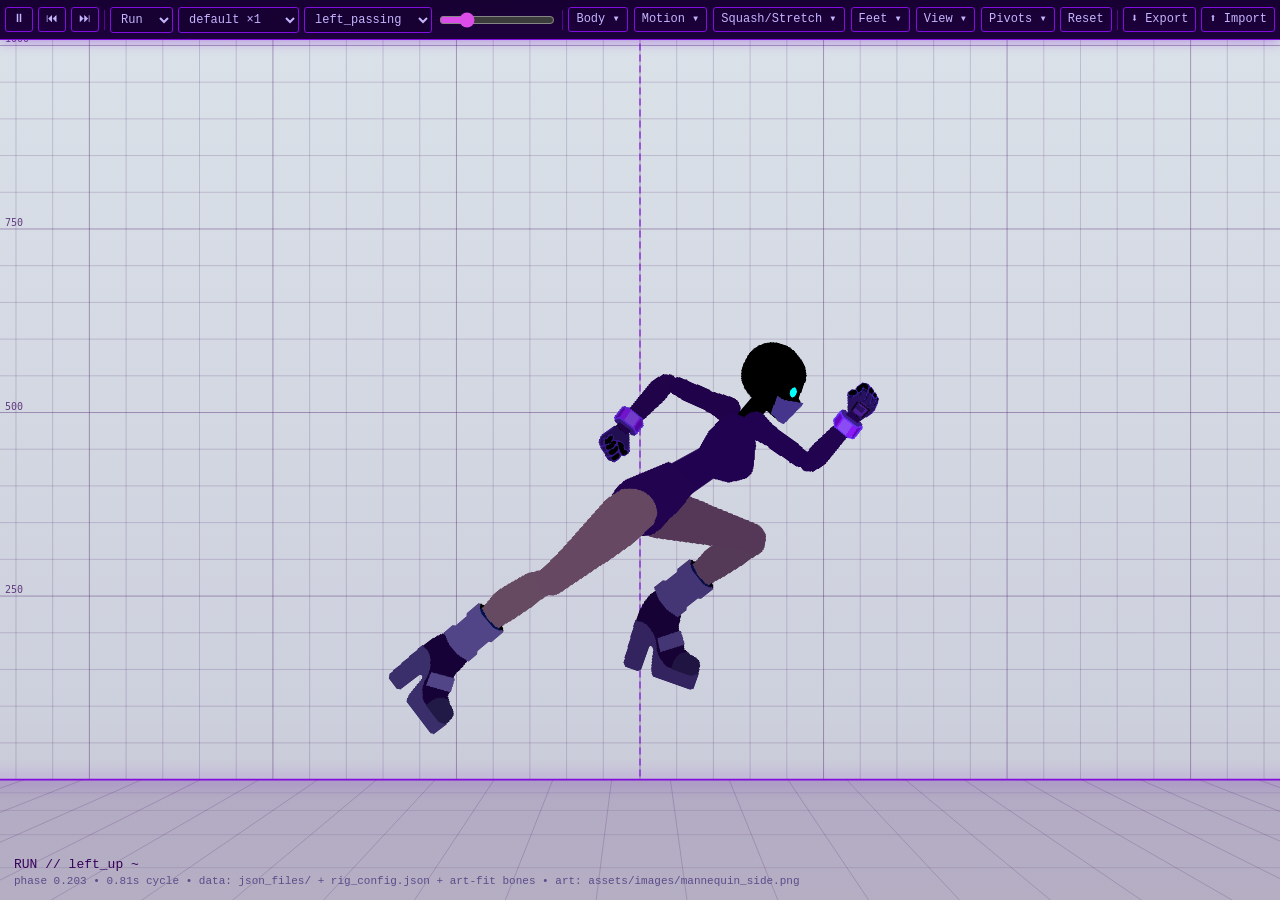
==== animatedRig.html @ cde873a8 "reorganized folders" ====
<!doctype html>
<html lang="en">
<head>
<meta charset="utf-8">
<meta name="viewport" content="width=device-width,initial-scale=1">
<link rel="stylesheet" href="assets/css/rigStyles.css">
<title>Rig Lab — Character Art</title>


</head>
<body>
<canvas id="cv"></canvas>

<div id="bar">
  <button class="btn" id="play" title="Space">⏸</button>
  <button class="btn" id="prev" title="← previous key pose">⏮</button>
  <button class="btn" id="next" title="→ next key pose">⏭</button>
  <span class="sep"></span>
  <select id="cycle"><option value="run">Run</option><option value="walk">Walk</option></select>
  <select id="speed" title="Speed scale"></select>
  <select id="pose" title="Jump to key pose"></select>
  <input type="range" id="scrub" min="0" max="1000" value="0" title="Scrub cycle">
  <span class="sep"></span>
  <span id="menus" style="display:flex;gap:6px"></span>
  <button class="btn" id="reset">Reset</button>
  <span class="sep"></span>
  <button class="btn" id="cfgExport" title="Download the current slider values, grids and pivots as rig_config.json">⬇ Export</button>
  <button class="btn" id="cfgImport" title="Load a rig_config.json (no server needed)">⬆ Import</button>
  <input type="file" id="cfgFile" accept=".json,application/json" hidden>
</div>
<div id="hud"></div>

<script>
/* ======================================================================
   RIG LAB — stick-figure rig + run/walk cycle
   Side view, character faces +x (right). Angles are degrees from the
   straight-down vertical; positive = forward. Screen y points down.
   ====================================================================== */
const R2D = Math.PI / 180, FPS = 24;
/* ======================= CHARACTER ART =======================
   images/mannequin_side.png is a sheet of ten 800x800 frames, each part drawn IN PLACE on the mannequin:
   head, chest, pelvis, upperArm, forearm, handR, handL, thigh, calf, shoe.
   The page loads that file on start (so redrawing the sheet updates the rig); it must be served over http.
   Pivots are positions inside the 800x800 frame, measured from the mannequin's gray joint circles; the rig maps each
   part's own pivot-to-pivot axis onto the matching skeleton bone (rotating and stretching it along the bone). */
const ART_NAMES=["head", "chest", "pelvis", "upperArm", "forearm", "handR", "handL", "thigh", "calf", "shoe"];
const ART_BOX={"head": [332, 41, 143, 147], "chest": [332, 162, 141, 146], "pelvis": [317, 281, 144, 164], "upperArm": [340, 163, 87, 169], "forearm": [345, 259, 97, 157], "handR": [364, 354, 91, 94], "handL": [365, 353, 90, 93], "thigh": [325, 328, 132, 242], "calf": [331, 502, 100, 220], "shoe": [327, 640, 154, 160]};   // [x,y,w,h] crop of each frame (bbox + margin)
const ART_PIV={
  hip:[393.5,365.5], knee:[384.5,533.6], ankle:[383.1,685.3],        // gray knee ball / ankle circle; hip = 320.2px above ankle
  shoulder:[383.0,211.5], elbow:[383.7,296.7], wrist:[401.9,386.3],  // elbow / wrist gray circles; shoulder = centre of the arm cap
  rib:[388.15,287.0],                                               // waist joint: on the hip->shoulder line, chest/pelvis gap
  neck:[382.2,199.5], headPivot:[382.2,143.5],
  neckFrom:[392,204], neckTo:[394,140],                      // chest top / base-back of the skull (56px apart, like the rig's neck)
  stomachFrom:[409,322], stomachTo:[396,268]                 // stomach fill: just inside the pelvis top / just inside the chest bottom
};
/* Pivot edits made in the Pivots menu are remembered in this browser (localStorage). They are discarded automatically if the
   defaults change. The defaults come from json_files/rig_config.json ("pivots"); the block above holds the built-in defaults. */
const PIV_DEFAULT=JSON.parse(JSON.stringify(ART_PIV)), PIV_KEY='rigArtPivots_v1';
function pivRestore(){try{const o=JSON.parse(localStorage.getItem(PIV_KEY)||'null');   // only the keys that were saved must still match, so newly added pivots don't discard old edits
    if(o&&o.base&&Object.keys(o.base).every(k=>k in PIV_DEFAULT&&JSON.stringify(o.base[k])===JSON.stringify(PIV_DEFAULT[k]))) for(const k in PIV_DEFAULT) if(o.cur&&o.cur[k]) ART_PIV[k]=o.cur[k].slice();}catch(e){}}
pivRestore();
const dist2=(a,b)=>Math.hypot(a[0]-b[0],a[1]-b[1]);
const artBonesCalc=()=>({ thigh:dist2(ART_PIV.hip,ART_PIV.knee), shin:dist2(ART_PIV.knee,ART_PIV.ankle),
                  upperArm:dist2(ART_PIV.shoulder,ART_PIV.elbow), forearm:dist2(ART_PIV.elbow,ART_PIV.wrist),
                  chestToPelvis:dist2(ART_PIV.hip,ART_PIV.rib), neckToChest:dist2(ART_PIV.rib,ART_PIV.shoulder)+12 });
const ART_BONES=artBonesCalc();
let ART_NECK=dist2(ART_PIV.neck,ART_PIV.headPivot);
const PARTS={}; let partsReady=false, artLabel='loading...';

/* ---------- data (fetched from json_files/*.json, so serve over http, e.g. VS Code Live Server) ---------- */
let bones, gait, dataSrc = 'json_files/';
const getJSON=async u=>{ const r=await fetch(u); if(!r.ok) throw new Error(u+' ('+r.status+')'); return r.json(); };
function showLoadError(e){   // loud on purpose: nothing is embedded any more, so a bad path or file:// must be obvious
  const d=document.createElement('div');
  d.style.cssText='position:fixed;left:14px;top:12px;max-width:560px;padding:10px 14px;background:#170032;border:1px solid #ff6200;color:#ff9a9e;font-size:13px;z-index:20;box-shadow:0 0 14px rgba(255,98,0,.5)';
  d.textContent='RIG//LAB load error: '+e.message+'. Serve this folder over http (VS Code Live Server); file:// cannot fetch json_files/.';
  document.body.appendChild(d);
}
async function loadData(){
  const [b,g] = await Promise.all([getJSON('json_files/bone_lengths.json'), getJSON('json_files/gait_angles.json')]);
  if(!(b.bones && b.torso && g.cycles)) throw new Error('bone_lengths.json needs bones + torso, gait_angles.json needs cycles');
  bones=b; gait=g;
  try{   // slider defaults: optional, independent of the two files above; missing file = the constants in this file
    const r=await fetch('json_files/rig_config.json'); if(!r.ok) throw 0;
    if(cfgApply(await r.json(),true)) dataSrc+=' + rig_config.json';
  }catch(e){ /* keep built-in defaults */ }
}

/* ---------- parameters ---------- */
const BASE = { chestDepth:40, neckLen:26, headR:30, bgLight:true, bgGrid:true, gridSize:50, gridAlpha:.5, bootOn:true, art:true, skel:false, farTint:.22, neckTrim:12, nearLegOver:true, pelvisTilt:.85, headFollow:.4, neckW:26, soleOff:96.2, footLen:95, heelFrac:.259, footLag:0, lag:1.5, range:.5,
  spPassing:1, spTakeoff:.7, spUp:.1, spContact:.35, spDown:.4,
  guides:false, joints:true, floor:true, scroll:1, zoom:1, lineW:6, tint:true,
  stomach:true, stomachWChest:44, stomachWPelvis:50, stomachColor:'#210250' };
/* Measured from the shoe frame of mannequin_side.png: sole 96.2px below the ankle pivot, heel back corner 24.6px behind it,
   toe-platform front corner 70.4px ahead (contact length 95, heel fraction .259). Bare mannequin foot: sole 39px below, 90px long, heel .22. */
const FOOT_PRESET={ boot:{soleOff:96.2,footLen:95,heelFrac:.259}, bare:{soleOff:39,footLen:90,heelFrac:.22} };
const CYCLE_DEFAULTS = {
  run: { spineAngle:45, chestAngle:47, cycleSec:2,  airtime:15, twist:14, hipTwist:10, headBob:2,   headJut:3, neckAngle:44, ssAmt:1 },
  walk:{ spineAngle:84, chestAngle:86, cycleSec:1.1, airtime:0,  twist:8,  hipTwist:6,  headBob:1.5, headJut:1, neckAngle:6,  ssAmt:1 }
};
// stride = floor px per cycle that keeps the stance foot roughly planted; phases line up twist / lift with the poses
const CYC = { run:{stride:1183,strideBoot:1628,twistPh:0,liftPh:0}, walk:{stride:611,strideBoot:640,twistPh:.25,liftPh:.125} };
const strideNow=()=>CYC[S.cycle][P.bootOn?'strideBoot':'stride'];
const P = {};
const S = { cycle:'run', speed:1, playing:true, T:0, edit:false };

/* ---------- key-pose tables ---------- */
let order=[], keys={}, speeds=[], stKeys={}, ftKeys={};
const ptype = nm => nm.split('_')[1];

/* Squash/stretch grid: percent of bone length, per pose TYPE x body part.
   Parts are relative to the pose's name: "front leg" = the named side's leg, "back leg" = the other one,
   "fwd arm" = the arm swinging forward at that pose (opposite side of the named leg), "back arm" = the other.
   + = stretch, - = squash. */
const GRID_PARTS=[['fl','Front leg'],['bl','Back leg'],['fa','Fwd arm'],['ba','Back arm'],['t','Torso']];
const GRID_DEFAULT={
  run: { passing:{}, takeoff:{fl:3,bl:5,fa:4}, up:{}, contact:{fl:-5,t:-4} },
  walk:{ contact:{}, down:{}, passing:{}, up:{} }
};
let GRIDS=null;
function resetGrids(){GRIDS=JSON.parse(JSON.stringify(GRID_DEFAULT));}
const gv=(t,k)=>((GRIDS[S.cycle][t]||{})[k])||0;

/* Foot grid: degrees the toes point DOWN from flat. 0 = flat on the ground, ~45 = heel up / toes planted (push-off),
   90 = toes straight down, negative = toes up (heel strike). "Front foot" = the foot of the leg the pose is named for,
   "back foot" = the other one. The foot is a rigid wedge pivoting on the ankle. */
const FOOT_PARTS=[['f','Front foot'],['b','Back foot']];
const FOOT_DEFAULT={
  bare:{
    run: { passing:{f:80,b:0}, takeoff:{f:55,b:45}, up:{f:30,b:75}, contact:{f:-15,b:85} },
    walk:{ contact:{f:-15,b:50}, down:{f:0,b:60}, passing:{f:25,b:0}, up:{f:-5,b:40} }
  },
  /* Platform boots: rigid block with a flat sole, so no heel-strike. The front platform lands first (toes slightly down)
     and the swing foot hangs less because the ankle is already plantarflexed inside the boot. */
  boot:{
    run: { passing:{f:60,b:0}, takeoff:{f:40,b:35}, up:{f:25,b:55}, contact:{f:8,b:60} },
    walk:{ contact:{f:0,b:35}, down:{f:0,b:40}, passing:{f:20,b:0}, up:{f:0,b:30} }
  }
};
let FGRIDS=null;
const footMode=()=>P.bootOn?'boot':'bare';
function resetFootGrids(){FGRIDS=JSON.parse(JSON.stringify(FOOT_DEFAULT));}
const fv=(t,k)=>((FGRIDS[footMode()][S.cycle][t]||{})[k])||0;

/* ======================= RIG CONFIG (json_files/rig_config.json) =======================
   Every default the menus start from lives in that file, so a new character is a new JSON, not new rig code:
   shared sliders (by menu group), per-cycle sliders + stride, squash/stretch grid, foot-angle grid, foot presets, art pivots.
   The constants above (BASE, CYCLE_DEFAULTS, CYC, GRID_DEFAULT, FOOT_DEFAULT, FOOT_PRESET, ART_PIV) are the built-in defaults
   used when the file is missing. "Export config" writes the live slider values in this format;
   "Import config" loads one without needing a server. Missing or invalid keys are skipped, so partial configs are fine. */
const CFG_GROUPS={
  body:['chestDepth','neckLen','headR','neckW','neckTrim','pelvisTilt','headFollow','stomach','stomachWChest','stomachWPelvis','stomachColor'],
  motion:['range','lag','footLag'],
  poseSpeed:['spPassing','spTakeoff','spUp','spContact','spDown'],
  feet:['bootOn','soleOff','footLen','heelFrac'],
  art:['art','skel','farTint','nearLegOver'],
  view:['bgLight','bgGrid','gridSize','gridAlpha','guides','joints','floor','scroll','zoom','lineW','tint']
};
const CFG_CYCLE_KEYS=['spineAngle','chestAngle','neckAngle','cycleSec','airtime','twist','hipTwist','headBob','headJut','ssAmt'];
let CFG_META={name:'mannequin',description:'Rig Lab slider defaults for one character.'};
const CYC_LIVE={};   // per-cycle slider values edited this session, so switching Run/Walk no longer discards them
const cfgClone=o=>JSON.parse(JSON.stringify(o));
const cfgOk=(v,ref)=>typeof v===typeof ref&&(typeof v!=='number'||Number.isFinite(v));
const cfgRound=v=>typeof v==='number'?Math.round(v*10000)/10000:v;
function cfgStash(){ if(P.cycleSec===undefined||!S.cycle) return; const o={}; CFG_CYCLE_KEYS.forEach(k=>o[k]=P[k]); CYC_LIVE[S.cycle]=o; }

function cfgApply(c,startup){
  if(!c||typeof c!=='object'||Array.isArray(c)) return false;
  const warn=[], put=(dst,k,v,where)=>{ if(k in dst&&cfgOk(v,dst[k])) dst[k]=v; else warn.push(where+'.'+k); };
  if(c.meta&&typeof c.meta==='object') CFG_META=cfgClone(c.meta);
  for(const g in (c.shared||{})) for(const k in c.shared[g]) put(BASE,k,c.shared[g][k],'shared.'+g);
  for(const cy in (c.cycles||{})){
    const o=c.cycles[cy]; if(!CYCLE_DEFAULTS[cy]||!o) continue;
    for(const k in (o.params||{})) put(CYCLE_DEFAULTS[cy],k,o.params[k],'cycles.'+cy+'.params');
    const st={stride:'stride',strideBoot:'strideBoot',twistPhase:'twistPh',liftPhase:'liftPh'};
    for(const k in st) if(k in o) put(CYC[cy],st[k],o[k],'cycles.'+cy);
  }
  for(const m in (c.footPresets||{})) if(FOOT_PRESET[m]) for(const k in c.footPresets[m]) put(FOOT_PRESET[m],k,c.footPresets[m][k],'footPresets.'+m);
  const grid=(src,dst,where)=>{ for(const cy in (src||{})) if(dst[cy]&&src[cy]&&typeof src[cy]==='object') dst[cy]=cfgClone(src[cy]); else if(src&&src[cy]) warn.push(where+'.'+cy); };
  grid(c.squashStretch,GRID_DEFAULT,'squashStretch');
  for(const m in (c.footAngles||{})) if(FOOT_DEFAULT[m]) grid(c.footAngles[m],FOOT_DEFAULT[m],'footAngles.'+m);
  if(c.pivots&&typeof c.pivots==='object'){
    for(const k in PIV_DEFAULT){ const p=c.pivots[k]; if(Array.isArray(p)&&p.length===2&&p.every(Number.isFinite)) ART_PIV[k]=p.slice(); else if(k in c.pivots) warn.push('pivots.'+k); }
    for(const k in PIV_DEFAULT) PIV_DEFAULT[k]=ART_PIV[k].slice();
    if(startup) pivRestore(); else { try{localStorage.removeItem(PIV_KEY);}catch(e){} }
    Object.assign(ART_BONES,artBonesCalc()); ART_NECK=dist2(ART_PIV.neck,ART_PIV.headPivot);
  }
  if(warn.length) console.warn('rig_config: skipped invalid or unknown keys:',warn.join(', '));
  return true;
}
function cfgRefreshUI(){   // after an import: restart the menus from the (new) defaults
  for(const k in CYC_LIVE) delete CYC_LIVE[k];
  Object.assign(P,BASE,CYCLE_DEFAULTS[S.cycle]);rebuildTints();resetGrids();resetFootGrids();
  recomputeArt();renderGrids();syncAll();pivSyncUI();
}
function cfgBuild(){
  cfgStash();
  const out={meta:Object.assign({},CFG_META,{exported:new Date().toISOString()}),shared:{},cycles:{}};
  for(const g in CFG_GROUPS){out.shared[g]={};CFG_GROUPS[g].forEach(k=>out.shared[g][k]=cfgRound(P[k]));}
  for(const cy in CYCLE_DEFAULTS){
    const src=CYC_LIVE[cy]||CYCLE_DEFAULTS[cy], params={};
    CFG_CYCLE_KEYS.forEach(k=>params[k]=cfgRound(src[k]));
    out.cycles[cy]={params,stride:CYC[cy].stride,strideBoot:CYC[cy].strideBoot,twistPhase:CYC[cy].twistPh,liftPhase:CYC[cy].liftPh};
  }
  out.footPresets=cfgClone(FOOT_PRESET);
  const full=(g,parts)=>{const o={};for(const t in g){o[t]={};parts.forEach(([k])=>o[t][k]=cfgRound(parseFloat(g[t][k])||0));}return o;};   // every cell written, so the file is a complete template
  out.squashStretch={};for(const cy in GRIDS) out.squashStretch[cy]=full(GRIDS[cy],GRID_PARTS);
  out.footAngles={};for(const m in FGRIDS){out.footAngles[m]={};for(const cy in FGRIDS[m]) out.footAngles[m][cy]=full(FGRIDS[m][cy],FOOT_PARTS);}
  out.pivots={};PIV_INFO.forEach(([k])=>out.pivots[k]=[pivF(ART_PIV[k][0]),pivF(ART_PIV[k][1])]);
  return out;
}
function cfgStringify(v,ind=''){   // pretty JSON, but short leaf objects stay on one line so the file reads like a table
  if(v===null||typeof v!=='object') return JSON.stringify(v);
  if(Array.isArray(v)) return '['+v.map(x=>cfgStringify(x)).join(', ')+']';
  const ks=Object.keys(v); if(!ks.length) return '{}';
  const flat=ks.every(k=>v[k]===null||typeof v[k]!=='object'||(Array.isArray(v[k])&&v[k].every(x=>typeof x!=='object')));
  if(flat){const one='{ '+ks.map(k=>JSON.stringify(k)+': '+cfgStringify(v[k])).join(', ')+' }'; if(one.length+ind.length<=110) return one;}
  return '{\n'+ks.map(k=>ind+'  '+JSON.stringify(k)+': '+cfgStringify(v[k],ind+'  ')).join(',\n')+'\n'+ind+'}';
}
function cfgDownload(btn){
  const a=document.createElement('a');
  a.href=URL.createObjectURL(new Blob([cfgStringify(cfgBuild())+'\n'],{type:'application/json'}));
  a.download='rig_config.json';document.body.appendChild(a);a.click();a.remove();
  setTimeout(()=>URL.revokeObjectURL(a.href),2000);
  if(btn){btn.textContent='Exported ✓';setTimeout(()=>btn.textContent='⬇ Export config',1400);}
}
function cfgImport(file,btn){
  file.text().then(t=>{
    if(!cfgApply(JSON.parse(t),false)) throw 0;
    dataSrc=dataSrc.replace(/ \+ (rig_config\.json|imported config)/g,'')+' + imported config'; cfgRefreshUI();
    if(btn){btn.textContent='Imported ✓';setTimeout(()=>btn.textContent='⬆ Import',1400);}
  }).catch(()=>{if(btn){btn.textContent='Not a rig config';setTimeout(()=>btn.textContent='⬆ Import',1800);}});
}

function stretchFor(nm){
  const side=nm.startsWith('left')?'L':'R', opp=side==='L'?'R':'L', t=ptype(nm), g=k=>gv(t,k)/100;
  const z={lL:0,lR:0,aL:0,aR:0,t:g('t')};
  z['l'+side]=g('fl'); z['l'+opp]=g('bl');
  z['a'+opp]=g('fa');  z['a'+side]=g('ba');
  return z;
}
function rebuild(){
  const c=gait.cycles[S.cycle]; order=c.poseOrder;
  const pick=r=>r[0]+(r[1]-r[0])*P.range;
  keys={lT:[],lS:[],rT:[],rS:[],lU:[],lF:[],rU:[],rF:[]};
  stKeys={lL:[],lR:[],aL:[],aR:[],t:[]};
  ftKeys={l:[],r:[]};
  const spd={passing:P.spPassing,takeoff:P.spTakeoff,up:P.spUp,contact:P.spContact,down:P.spDown};
  speeds=[];
  order.forEach(nm=>{
    const p=c.poses[nm];
    keys.lT.push(pick(p.legs.left.thigh));  keys.lS.push(pick(p.legs.left.shin));
    keys.rT.push(pick(p.legs.right.thigh)); keys.rS.push(pick(p.legs.right.shin));
    keys.lU.push(pick(p.arms.left.upperArm));  keys.lF.push(pick(p.arms.left.forearm));
    keys.rU.push(pick(p.arms.right.upperArm)); keys.rF.push(pick(p.arms.right.forearm));
    const z=stretchFor(nm); for(const k in z) stKeys[k].push(z[k]);
    const sd=nm.startsWith('left')?'l':'r', ty=ptype(nm);
    ftKeys.l.push(fv(ty,sd==='l'?'f':'b')); ftKeys.r.push(fv(ty,sd==='r'?'f':'b'));
    speeds.push(spd[ptype(nm)] ?? .5);
  });
}

/* ---------- sampling ---------- */
function hermite(v0,v1,m0,m1,f){const f2=f*f,f3=f2*f;
  return (2*f3-3*f2+1)*v0+(f3-2*f2+f)*m0+(-2*f3+3*f2)*v1+(f3-f2)*m1;}
// Catmull-Rom tangents scaled per key by "pose speed": 1 = whips through, 0 = hangs on the pose
function sampleH(vals,u){
  const n=vals.length, p=(((u%1)+1)%1)*n, i=Math.floor(p), f=p-i;
  const a=i%n,b=(i+1)%n,c=(i+n-1)%n,d=(i+2)%n;
  return hermite(vals[a],vals[b],speeds[a]*(vals[b]-vals[c])/2,speeds[b]*(vals[d]-vals[a])/2,f);
}
function sampleS(vals,u){
  const n=vals.length, p=(((u%1)+1)%1)*n, i=Math.floor(p), f=p-i, s=f*f*(3-2*f);
  return vals[i%n]+(vals[(i+1)%n]-vals[i%n])*s;
}

/* ---------- feet ---------- */
const dirF = deg => [Math.sin(deg*R2D), Math.cos(deg*R2D)];
// foot angle (from vertical-down, +forward; 90 = flat) = 90 - "toes down" degrees, following the shin with extra lag
function footAngleAt(k,u){const lagU=P.footLag/(FPS*P.cycleSec/S.speed);return 90-sampleS(ftKeys[k],u-lagU);}
// the foot is a rigid block: ankle (pivot) -> heel / toe contact corners, with the sole P.soleOff px below the ankle line
function footGeom(ankle,fa){
  const d=dirF(fa), n=[-d[1],d[0]], L=P.footLen, hf=P.heelFrac, base=[ankle[0]+n[0]*P.soleOff,ankle[1]+n[1]*P.soleOff];
  return {heel:[base[0]-d[0]*L*hf,base[1]-d[1]*L*hf], toe:[base[0]+d[0]*L*(1-hf),base[1]+d[1]*L*(1-hf)]};
}
function footDrop(fa){   // how far below the ankle the lowest sole point sits
  const d=dirF(fa), L=P.footLen, hf=P.heelFrac;
  return Math.max(2,P.soleOff*d[0]+Math.max(0,d[1]*L*(1-hf),-d[1]*L*hf));
}

/* ---------- foot height helpers (for the pelvis curve) ---------- */
function legsLow(u){   // how far below the pelvis the lowest foot point is, at phase u
  const L=bones.bones, lagU=P.lag/(FPS*P.cycleSec/S.speed);
  let low=-1e9;
  for(const k of ['l','r']){
    const sc=1+P.ssAmt*sampleS(stKeys[k==='l'?'lL':'lR'],u);
    const tA=sampleH(keys[k+'T'],u), sA=sampleH(keys[k+'S'],u-lagU);
    const ay=L.thigh.length*sc*Math.cos(tA*R2D)+L.shin.length*sc*Math.cos(sA*R2D);
    const fa=footAngleAt(k,u);
    low=Math.max(low,ay+footDrop(fa));
  }
  return low;
}
function stanceH(){    // base pelvis height = average foot-drop across the grounded key poses
  const n=order.length; let sum=0,cnt=0;
  order.forEach((nm,i)=>{const t=ptype(nm);if(t==='passing'||t==='contact'||t==='down'){sum+=legsLow(i/n);cnt++;}});
  return cnt?sum/cnt:300;
}

/* ---------- the rig solve ---------- */
const dirV = deg => [Math.sin(deg*R2D), Math.cos(deg*R2D)];   // from vertical-down, +forward
const add=(a,b,k=1)=>[a[0]+b[0]*k,a[1]+b[1]*k];

function solve(u){
  const L=bones.bones, Tm=bones.torso, cy=CYC[S.cycle];
  const lagU = P.lag/(FPS*P.cycleSec/S.speed);
  const tw = Math.sin(2*Math.PI*(u+cy.twistPh));                 // +1: right shoulder fwd / left hip fwd
  const lc = .5-.5*Math.cos(4*Math.PI*(u-cy.liftPh));            // 0..1, peaks at the "up" poses
  const a=P.ssAmt;
  const sc={lL:1+a*sampleS(stKeys.lL,u), lR:1+a*sampleS(stKeys.lR,u),
            aL:1+a*sampleS(stKeys.aL,u), aR:1+a*sampleS(stKeys.aR,u), t:1+a*sampleS(stKeys.t,u)};
  const guides=[];
  const limb=(root,aA,lA,aB,lB)=>{
    const mid=add(root,dirV(aA),lA), end=add(mid,dirV(aB),lB);
    guides.push({c:root,r:lA},{c:mid,r:lB});
    return [mid,end];
  };
  /* legs — hips sit at the pelvis, nudged by hip twist */
  const pelvis=[0,0];
  const hipL=[ P.hipTwist*tw,0], hipR=[-P.hipTwist*tw,0];
  const legs={};
  const isRun=S.cycle==='run';
  const hRun=isRun?stanceH()+P.airtime*Math.pow(lc,2.5):0;   // designed pelvis bounce: peaks at "up"
  for(const [s,hip,sk] of [['L',hipL,'l'],['R',hipR,'r']]){
    const k=sk, tA=sampleH(keys[k+'T'],u), sA=sampleH(keys[k+'S'],u-lagU);
    const fa=footAngleAt(k,u);
    let legSc=sc['l'+s];
    if(isRun){
      /* foot plant: a leg that is near the ground stretches/compresses (max ±12%) so its foot meets the floor
         at the bounce height; legs in the air are left alone */
      const ay=L.thigh.length*Math.cos(tA*R2D)+L.shin.length*Math.cos(sA*R2D);
      const ft=footDrop(fa);
      const f=Math.max(.88,Math.min(1.12,(hRun-ft)/(ay*legSc)));
      const t=Math.max(0,Math.min(1,(ay*legSc+ft-(hRun-70))/50));
      legSc*=1+(f-1)*t*t*(3-2*t);
    }
    const [knee,ankle]=limb(hip,tA,L.thigh.length*legSc,sA,L.shin.length*legSc);
    {const fg=footGeom(ankle,fa);legs[s]={hip,knee,ankle,heel:fg.heel,toe:fg.toe,drop:footDrop(fa),fa};}
  }
  /* torso */
  const sp=[Math.cos(P.spineAngle*R2D),-Math.sin(P.spineAngle*R2D)];
  const ch=[Math.cos(P.chestAngle*R2D),-Math.sin(P.chestAngle*R2D)];
  const nrm=[Math.sin(P.chestAngle*R2D),Math.cos(P.chestAngle*R2D)];   // chest-front normal
  const rib=add(pelvis,sp,Tm.chestToPelvis*sc.t);
  const shTop=add(rib,ch,Tm.neckToChest*sc.t);
  const rect=[add(rib,nrm,-P.chestDepth/2),add(rib,nrm,P.chestDepth/2),
              add(shTop,nrm,P.chestDepth/2),add(shTop,nrm,-P.chestDepth/2)];
  const shC=add(shTop,ch,-12);
  const shNear=add(shC,nrm,tw*P.twist), shFar=add(shC,nrm,-tw*P.twist);
  /* arms: right = near, left = far */
  const arms={};
  for(const [s,root,sk] of [['L',shFar,'l'],['R',shNear,'r']]){
    const [elbow,wrist]=limb(root,sampleH(keys[sk+'U'],u),L.upperArm.length*sc['a'+s],
                                  sampleH(keys[sk+'F'],u-lagU),L.forearm.length*sc['a'+s]);
    arms[s]={root,elbow,wrist};
  }
  /* neck + head */
  const nd=[Math.sin(P.neckAngle*R2D),-Math.cos(P.neckAngle*R2D)];
  const off=[P.headJut*lc,-P.headBob*lc];
  const head=add(add(add(shTop,nd,P.neckLen+P.headR),off),[0,0]);
  const neckEnd=add(head,nd,-P.headR);
  /* pelvis height. Run: the designed bounce above (no sinking at "up"). Walk: lowest foot locked to y=0. */
  const low=Math.max(legs.L.ankle[1]+legs.L.drop,legs.R.ankle[1]+legs.R.drop);
  const h=isRun?hRun:low;
  const oy=-h;
  return {pelvis,legs,rib,shTop,rect,shNear,shFar,arms,head,neckEnd,guides,oy,lc,ss:sc};
}

/* ---------- drawing ---------- */
const cv=document.getElementById('cv'), ctx=cv.getContext('2d');
let W=0,H=0,DPR=1;
function resize(){DPR=window.devicePixelRatio||1;W=innerWidth;H=innerHeight;
  cv.width=W*DPR;cv.height=H*DPR;cv.style.width=W+'px';cv.style.height=H+'px';}
addEventListener('resize',resize);

const COL={near:'#00ffff',far:'#dc4ce8',torso:'#A55AFF',head:'#ff69b4',joint:'#FFC7FF',pelvis:'#67FEBD',bg:'#170032'};
const COL_DARK=Object.assign({},COL), COL_LIGHT={near:'#0092b3',far:'#b21fc2',torso:'#7a2fe0',head:'#d6307f',joint:'#37025a',pelvis:'#17a673',bg:'#DBE2E9'};   // neon colours darkened to read on the light stage
function mix(a,b,t){   // blend two #rrggbb colors
  const pa=parseInt(a.slice(1),16),pb=parseInt(b.slice(1),16);
  const c=i=>Math.round(((pa>>i)&255)*(1-t)+((pb>>i)&255)*t);
  return '#'+[16,8,0].map(i=>c(i).toString(16).padStart(2,'0')).join('');
}
function seg(a,b,col,w,glow=10){
  ctx.strokeStyle=col;ctx.lineWidth=w;ctx.lineCap='round';ctx.shadowColor=col;ctx.shadowBlur=glow;
  ctx.beginPath();ctx.moveTo(a[0],a[1]);ctx.lineTo(b[0],b[1]);ctx.stroke();ctx.shadowBlur=0;
}
function dot(p,r,col,fill=COL.bg){
  ctx.beginPath();ctx.arc(p[0],p[1],r,0,Math.PI*2);ctx.fillStyle=fill;ctx.fill();
  ctx.lineWidth=2;ctx.strokeStyle=col;ctx.stroke();
}
function drawLeg(l,col,far){
  seg(l.hip,l.knee,col,P.lineW);seg(l.knee,l.ankle,col,P.lineW);
  if(P.footLen>0){   // foot wedge: ankle (pivot) -> heel -> toe
    ctx.beginPath();ctx.moveTo(l.ankle[0],l.ankle[1]);ctx.lineTo(l.heel[0],l.heel[1]);ctx.lineTo(l.toe[0],l.toe[1]);ctx.closePath();
    ctx.globalAlpha=.2;ctx.fillStyle=col;ctx.fill();ctx.globalAlpha=1;
    ctx.lineWidth=P.lineW*.55;ctx.lineJoin='round';ctx.strokeStyle=col;ctx.shadowColor=col;ctx.shadowBlur=8;ctx.stroke();ctx.shadowBlur=0;
  }
  if(P.joints){dot(l.knee,7,COL.joint);dot(l.ankle,6,COL.joint);
    if(P.footLen>0){dot(l.heel,3,COL.joint);dot(l.toe,3,COL.joint);}}
}

/* ---------- character art ---------- */
function buildParts(img,label){
  ART_NAMES.forEach((n,i)=>{
    const [bx,by,bw,bh]=ART_BOX[n]; PARTS[n]={i,bx,by,bw,bh};
  });
  PARTS._img=img; artLabel=label; partsReady=true; rebuildTints();
}
function rebuildTints(){   // far-side copies: darkened toward the background violet; alpha is preserved by source-atop
  if(!PARTS._img) return;
  ['upperArm','forearm','thigh','calf','shoe'].forEach(n=>{
    const p=PARTS[n], c=document.createElement('canvas'); c.width=p.bw; c.height=p.bh;
    const x=c.getContext('2d'); x.drawImage(PARTS._img,p.i*800+p.bx,p.by,p.bw,p.bh,0,0,p.bw,p.bh);
    x.globalCompositeOperation='source-atop'; x.fillStyle='rgba(23,0,50,'+P.farTint+')'; x.fillRect(0,0,p.bw,p.bh);
    p.tint=c;
  });
}
function loadArt(){
  return new Promise(res=>{
    const fail=m=>{ artLabel='not found'; showLoadError(new Error(m)); res(); };
    const im=new Image();
    im.onload=()=>{ if(im.naturalWidth===8000&&im.naturalHeight===800){buildParts(im,'assets/images/mannequin_side.png');res();} else fail('assets/images/mannequin_side.png must be 8000x800 (ten 800x800 frames), got '+im.naturalWidth+'x'+im.naturalHeight); };
    im.onerror=()=>fail('could not load assets/images/mannequin_side.png');
    im.src='assets/images/mannequin_side.png';
  });
}
function setArtLengths(){   // skeleton lengths follow the drawn character, so no part is stretched to a stale number
  const b=bones.bones, t=bones.torso;
  b.thigh.length=ART_BONES.thigh; b.shin=b.shin||{}; b.shin.length=ART_BONES.shin; b.upperArm.length=ART_BONES.upperArm; b.forearm.length=ART_BONES.forearm;
  t.chestToPelvis=ART_BONES.chestToPelvis; t.neckToChest=ART_BONES.neckToChest;
}
function applyArtBones(){ bones=JSON.parse(JSON.stringify(bones)); setArtLengths(); dataSrc+=' + art-fit bones'; }
function recomputeArt(){   // after any pivot change: new bone lengths + neck distance, live
  Object.assign(ART_BONES,artBonesCalc()); ART_NECK=dist2(ART_PIV.neck,ART_PIV.headPivot);
  if(bones&&bones.bones&&bones.bones.thigh){setArtLengths();rebuild();}
}

/* ---------- pivot editor ---------- */
const PIV_INFO=[
 ['hip','Hip','thigh top · pelvis pivot'],['knee','Knee','thigh bottom · calf top'],['ankle','Ankle','calf bottom · shoe pivot'],
 ['shoulder','Shoulder','upper arm top · chest top'],['elbow','Elbow','upper arm bottom · forearm top'],['wrist','Wrist','forearm bottom · both hands'],
 ['rib','Waist','chest bottom / stomach joint'],['neck','Neck base','chest top, where the head attaches'],['headPivot','Head pivot','head rotates here; neck length = neck base to here'],
 ['neckFrom','Neck line start','black neck line, on the chest'],['neckTo','Neck line end','black neck line, on the head'],
 ['stomachFrom','Stomach start','stomach fill: on the pelvis, just inside its top edge'],['stomachTo','Stomach end','stomach fill: on the chest, just inside its bottom edge']];
const PIV_COL={hip:'#cc0000',knee:'#cc0000',ankle:'#cc0000',shoulder:'#c71585',elbow:'#c71585',wrist:'#c71585',rib:'#830cde',neck:'#ff6200',headPivot:'#ff6200',neckFrom:'#2f9e2a',neckTo:'#2f9e2a',stomachFrom:'#fecd39',stomachTo:'#fecd39'};
const PIV_LINES=[['hip','knee'],['knee','ankle'],['shoulder','elbow'],['elbow','wrist'],['hip','rib'],['rib','shoulder'],['neck','headPivot'],['neckFrom','neckTo'],['stomachFrom','stomachTo']];
const E={z:1,cx:400,cy:420,sel:null,hover:null,drag:null,pan:null,ghost:true,grid:true,ghostImg:null,map:{s:1,tx:0,ty:0},inputs:{},rows:{},txt:null,editBtn:null};
function pivSave(){try{localStorage.setItem(PIV_KEY,JSON.stringify({base:PIV_DEFAULT,cur:ART_PIV}));}catch(e){}}
const pivF=v=>+(+v).toFixed(2);
function pivExport(){return 'const ART_PIV={\n'+PIV_INFO.map(([k])=>'  '+k+':['+pivF(ART_PIV[k][0])+','+pivF(ART_PIV[k][1])+']').join(',\n')+'\n};';}
function pivSyncUI(){
  if(!E.txt) return;
  PIV_INFO.forEach(([k])=>{
    const [xi,yi]=E.inputs[k], v=ART_PIV[k], d=PIV_DEFAULT[k];
    if(document.activeElement!==xi) xi.value=pivF(v[0]); if(document.activeElement!==yi) yi.value=pivF(v[1]);
    xi.classList.toggle('mod',Math.abs(v[0]-d[0])>1e-6); yi.classList.toggle('mod',Math.abs(v[1]-d[1])>1e-6);
    E.rows[k].classList.toggle('sel',E.sel===k);
  });
  E.txt.value=pivExport();
}
function pivSet(k,x,y){ART_PIV[k]=[pivF(x),pivF(y)];recomputeArt();pivSyncUI();}
function setEdit(on){S.edit=on;lastHud='';if(E.editBtn)E.editBtn.textContent=on?'◀ Back to animation':'✎ Edit pivots on the art';E.editBtn&&E.editBtn.classList.toggle('on',on);cv.style.cursor=on?'crosshair':'';}
function buildPivotPanel(pn){
  const bt=document.createElement('div');bt.className='pvbtns';
  const mk=(txt,fn)=>{const b=document.createElement('button');b.className='btn';b.textContent=txt;b.onclick=e=>{fn(b);e.target.blur();};bt.appendChild(b);return b;};
  E.editBtn=mk('✎ Edit pivots on the art',()=>setEdit(!S.edit));
  pn.appendChild(bt);
  const ck=(lbl,key)=>{const row=document.createElement('div');row.className='row';row.style.gridTemplateColumns='128px 1fr';
    const l=document.createElement('span');l.textContent=lbl;const i=document.createElement('input');i.type='checkbox';i.checked=E[key];i.onchange=()=>{E[key]=i.checked;};
    row.append(l,i);pn.appendChild(row);};
  ck('Mannequin overlay','ghost'); ck('Rulers','grid');
  const hd=document.createElement('div');hd.className='pvrow hd';['pivot (art px)','x','y'].forEach(t=>{const s=document.createElement('span');s.textContent=t;hd.appendChild(s);});pn.appendChild(hd);
  PIV_INFO.forEach(([k,lbl,hint])=>{
    const row=document.createElement('div');row.className='pvrow';row.title=hint;
    const l=document.createElement('span');l.className='rl';l.textContent=lbl;l.onclick=()=>{E.sel=k;pivSyncUI();};
    const mkIn=i=>{const inp=document.createElement('input');inp.type='number';inp.step=.5;
      inp.oninput=()=>{const v=parseFloat(inp.value);if(isNaN(v))return;const p=ART_PIV[k].slice();p[i]=v;E.sel=k;pivSet(k,p[0],p[1]);pivSave();};
      inp.onfocus=()=>{E.sel=k;pivSyncUI();};return inp;};
    const xi=mkIn(0),yi=mkIn(1);E.inputs[k]=[xi,yi];E.rows[k]=row;
    row.append(l,xi,yi);pn.appendChild(row);
  });
  const b2=document.createElement('div');b2.className='pvbtns';
  const cp=document.createElement('button');cp.className='btn';cp.textContent='Copy ART_PIV block';
  cp.onclick=e=>{const t=pivExport();let ok=false;
    const done=()=>{cp.textContent='Copied ✓';setTimeout(()=>cp.textContent='Copy ART_PIV block',1400);};
    const fallback=()=>{E.txt.focus();E.txt.select();try{ok=document.execCommand('copy');}catch(x){}done();};
    if(navigator.clipboard&&navigator.clipboard.writeText) navigator.clipboard.writeText(t).then(done,fallback); else fallback();
    e.target.blur();};
  const rs=document.createElement('button');rs.className='btn';rs.textContent='Reset to file values';
  rs.onclick=e=>{for(const k in PIV_DEFAULT) ART_PIV[k]=PIV_DEFAULT[k].slice();recomputeArt();pivSyncUI();try{localStorage.removeItem(PIV_KEY);}catch(x){}e.target.blur();};
  b2.append(cp,rs);pn.appendChild(b2);
  const tx=document.createElement('textarea');tx.className='pvtxt';tx.readOnly=true;tx.spellcheck=false;pn.appendChild(tx);E.txt=tx;
  const nt=document.createElement('div');nt.className='note';
  nt.textContent='Pivots are positions in the 800×800 art frame (y down). The pivot is the point on a drawing that lands on the joint, so raising x by 5 slides the art 5px left. Bone lengths come from these points, so moving a joint also changes bone length. Edits apply live and are remembered in this browser; paste the copied block over ART_PIV in the file to make them permanent. In the editor: drag a crosshair, arrow keys nudge 0.5px (Shift 2px, Alt 0.1px), wheel zooms, drag the background to pan.';
  pn.appendChild(nt);
}
function loadGhost(){const im=new Image();im.onload=()=>{if(im.naturalWidth===800)E.ghostImg=im;};im.src='assets/images/mannequin.png';}
function drawPivotEditor(r){
  const barH=40, availH=H-barH, s=(availH-30)/780*E.z, tx=W/2-E.cx*s, ty=barH+availH/2-E.cy*s;
  E.map={s,tx,ty,barH,availH};
  ctx.shadowBlur=0;ctx.globalAlpha=1;
  ctx.setTransform(s*DPR,0,0,s*DPR,tx*DPR,ty*DPR);
  ctx.fillStyle='#C4C3D0';ctx.fillRect(0,0,800,800);
  if(partsReady) for(const n of ['thigh','calf','shoe','pelvis','chest','head','upperArm','forearm','handL','handR']){
    const p=PARTS[n]; ctx.drawImage(PARTS._img,p.i*800+p.bx,p.by,p.bw,p.bh,p.bx,p.by,p.bw,p.bh);}
  if(E.ghost&&E.ghostImg){ctx.globalAlpha=.5;ctx.drawImage(E.ghostImg,0,0,800,800);ctx.globalAlpha=1;}
  if(E.grid){
    ctx.lineWidth=1/s;
    for(let g=0;g<=800;g+=50){ctx.strokeStyle=g%100===0?'rgba(23,0,50,.28)':'rgba(23,0,50,.12)';ctx.beginPath();ctx.moveTo(g,0);ctx.lineTo(g,800);ctx.moveTo(0,g);ctx.lineTo(800,g);ctx.stroke();}
    ctx.fillStyle='rgba(23,0,50,.85)';ctx.font=(10/s)+'px Consolas,monospace';
    const vx=Math.max(0,-tx/s), vy=Math.max(0,(barH-ty)/s);
    for(let g=0;g<=800;g+=100){ctx.fillText(g,g+2/s,vy+11/s);ctx.fillText(g,vx+3/s,g-2/s);}
  }
  ctx.lineWidth=1.5/s;ctx.strokeStyle='rgba(23,0,50,.6)';ctx.setLineDash([4/s,3/s]);
  PIV_LINES.forEach(([a,b])=>{ctx.beginPath();ctx.moveTo(ART_PIV[a][0],ART_PIV[a][1]);ctx.lineTo(ART_PIV[b][0],ART_PIV[b][1]);ctx.stroke();});
  ctx.setLineDash([]);
  PIV_INFO.forEach(([k,lbl])=>{
    const [x,y]=ART_PIV[k], on=E.sel===k, hv=E.hover===k, rr=(on?9:7)/s, c=PIV_COL[k];
    ctx.lineCap='round';
    for(const [col,w] of [['#000',(on?5:4)/s],[c,(on?3:2)/s]]){
      ctx.strokeStyle=col;ctx.lineWidth=w;ctx.beginPath();ctx.arc(x,y,rr,0,7);
      ctx.moveTo(x-rr-5/s,y);ctx.lineTo(x+rr+5/s,y);ctx.moveTo(x,y-rr-5/s);ctx.lineTo(x,y+rr+5/s);ctx.stroke();}
    if(on||hv||E.z>=2.4){
      const t=on||hv?`${lbl}  ${pivF(x)}, ${pivF(y)}`:lbl;
      ctx.font=(11/s)+'px Consolas,monospace';ctx.lineJoin='round';ctx.lineWidth=3/s;ctx.strokeStyle='rgba(255,255,255,.9)';ctx.strokeText(t,x+(rr+8/s),y-(rr+3/s));
      ctx.fillStyle=c;ctx.fillText(t,x+(rr+8/s),y-(rr+3/s));}
  });
  ctx.strokeStyle='rgba(23,0,50,.8)';ctx.lineWidth=2/s;ctx.strokeRect(0,0,800,800);
  /* live preview of the animated rig, so a pivot change can be judged in motion */
  const iw=250, ih=330, ix=14, iy=H-ih-52, sp=.45;
  ctx.setTransform(DPR,0,0,DPR,0,0);ctx.save();
  ctx.beginPath();ctx.rect(ix,iy,iw,ih);ctx.clip();
  const g=ctx.createLinearGradient(0,iy,0,iy+ih);if(P.bgLight){g.addColorStop(0,'#DBE2E9');g.addColorStop(1,'#C4C3D0');}else{g.addColorStop(0,'#170032');g.addColorStop(1,'#37025a');}ctx.fillStyle=g;ctx.fillRect(ix,iy,iw,ih);
  ctx.translate(ix+iw/2,iy+ih-30);ctx.scale(sp,sp);
  ctx.strokeStyle='#830cde';ctx.lineWidth=2/sp;ctx.beginPath();ctx.moveTo(-iw,0);ctx.lineTo(iw,0);ctx.stroke();
  ctx.translate(0,r.oy);if(partsReady)drawCharacter(r);
  ctx.restore();ctx.setTransform(DPR,0,0,DPR,0,0);ctx.shadowBlur=0;
  ctx.strokeStyle='#830cde';ctx.lineWidth=1;ctx.strokeRect(ix+.5,iy+.5,iw,ih);
  ctx.fillStyle=P.bgLight?'#37025a':'#67FEBD';ctx.font='11px Consolas,monospace';ctx.fillText('LIVE PREVIEW',ix+6,iy+14);
  hud.firstChild.nodeValue='PIVOT EDITOR';
  hud.lastChild.textContent='drag a crosshair • arrows nudge • wheel zoom • drag background to pan • pause + scrub to inspect a pose';
}
function pivPoint(ev){const rc=cv.getBoundingClientRect(),m=E.map,px=ev.clientX-rc.left,py=ev.clientY-rc.top;return{px,py,ax:(px-m.tx)/m.s,ay:(py-m.ty)/m.s};}
function pivHit(px,py){const m=E.map;let best=null,bd=14;for(const [k] of PIV_INFO){const d=Math.hypot(ART_PIV[k][0]*m.s+m.tx-px,ART_PIV[k][1]*m.s+m.ty-py);if(d<bd){bd=d;best=k;}}return best;}
cv.addEventListener('pointerdown',ev=>{
  if(!S.edit) return; const q=pivPoint(ev), k=pivHit(q.px,q.py); cv.setPointerCapture(ev.pointerId);
  if(k){E.sel=k;E.drag={k,ox:ART_PIV[k][0]-q.ax,oy:ART_PIV[k][1]-q.ay};pivSyncUI();}
  else{E.pan={px:q.px,py:q.py,cx:E.cx,cy:E.cy};cv.style.cursor='grabbing';}
});
cv.addEventListener('pointermove',ev=>{
  if(!S.edit) return; const q=pivPoint(ev);
  if(E.drag){const st=ev.altKey?.1:.5,sn=v=>Math.round(v/st)*st;pivSet(E.drag.k,sn(q.ax+E.drag.ox),sn(q.ay+E.drag.oy));}
  else if(E.pan){E.cx=E.pan.cx-(q.px-E.pan.px)/E.map.s;E.cy=E.pan.cy-(q.py-E.pan.py)/E.map.s;}
  else{E.hover=pivHit(q.px,q.py);cv.style.cursor=E.hover?'move':'crosshair';}
});
const pivEnd=()=>{if(E.drag)pivSave();E.drag=null;E.pan=null;if(S.edit)cv.style.cursor='crosshair';};
cv.addEventListener('pointerup',pivEnd);cv.addEventListener('pointercancel',pivEnd);
cv.addEventListener('wheel',ev=>{
  if(!S.edit) return; ev.preventDefault(); const q=pivPoint(ev), m=E.map;
  E.z=Math.min(8,Math.max(.4,E.z*Math.exp(-ev.deltaY*.0015)));
  const s2=(m.availH-30)/780*E.z; E.cx=q.ax-(q.px-W/2)/s2; E.cy=q.ay-(q.py-(m.barH+m.availH/2))/s2;
},{passive:false});
/* place one part: its pivot lands on atRig, it is rotated by rot (rad, clockwise) and stretched by s along axis (art-space unit vector) */
function placePart(name,pivot,atRig,rot,s,axis,far){
  const p=PARTS[name]; if(!p) return;
  ctx.save();ctx.translate(atRig[0],atRig[1]);ctx.rotate(rot);
  if(axis&&Math.abs(s-1)>1e-4){const k=s-1;ctx.transform(1+k*axis[0]*axis[0],k*axis[0]*axis[1],k*axis[0]*axis[1],1+k*axis[1]*axis[1],0,0);}
  ctx.translate(-pivot[0],-pivot[1]);ctx.imageSmoothingEnabled=true;
  if(far&&p.tint) ctx.drawImage(p.tint,p.bx,p.by);
  else ctx.drawImage(PARTS._img,p.i*800+p.bx,p.by,p.bw,p.bh,p.bx,p.by,p.bw,p.bh);
  ctx.restore();
}
const mapPt=(pivot,atRig,rot,p)=>{const dx=p[0]-pivot[0],dy=p[1]-pivot[1],c=Math.cos(rot),n=Math.sin(rot);return [atRig[0]+dx*c-dy*n, atRig[1]+dx*n+dy*c];};
const limbRot=(A,B,a,b)=>Math.atan2(B[0]-A[0],B[1]-A[1])-Math.atan2(b[0]-a[0],b[1]-a[1]);
/* limb part between art pivots A,B placed on the rig joints a,b; returns the rotation so hands can follow */
function limbPart(name,A,B,a,b,far){
  const vx=B[0]-A[0],vy=B[1]-A[1],L=Math.hypot(vx,vy), rx=b[0]-a[0],ry=b[1]-a[1],RL=Math.hypot(rx,ry);
  const rot=Math.atan2(vx,vy)-Math.atan2(rx,ry);
  placePart(name,A,a,rot,RL/L,[vx/L,vy/L],far); return rot;
}
function stomachEnds(r){   // the two stomach anchor pivots, carried through the same transforms the pelvis and chest art get
  const V=ART_PIV, shC=add(r.shTop,[Math.cos(P.chestAngle*R2D),-Math.sin(P.chestAngle*R2D)],-12);
  const p0=mapPt(V.hip,r.pelvis,P.pelvisTilt*(90-P.spineAngle)*R2D,V.stomachFrom);
  const vx=V.shoulder[0]-V.rib[0],vy=V.shoulder[1]-V.rib[1],L=Math.hypot(vx,vy),ax=[vx/L,vy/L],RL=Math.hypot(shC[0]-r.rib[0],shC[1]-r.rib[1]);
  let q=[V.stomachTo[0]-V.rib[0],V.stomachTo[1]-V.rib[1]]; const d=(RL/L-1)*(q[0]*ax[0]+q[1]*ax[1]); q=[q[0]+d*ax[0],q[1]+d*ax[1]];
  const rot=limbRot(V.rib,V.shoulder,r.rib,shC), c=Math.cos(rot), n=Math.sin(rot);
  return [p0,[r.rib[0]+q[0]*c-q[1]*n, r.rib[1]+q[0]*n+q[1]*c]];
}
function drawStomach(r){
  const [a,b]=stomachEnds(r), dx=b[0]-a[0], dy=b[1]-a[1], L=Math.hypot(dx,dy)||1, nx=-dy/L, ny=dx/L, wp=P.stomachWPelvis/2, wc=P.stomachWChest/2;
  ctx.save();ctx.fillStyle=ctx.strokeStyle=P.stomachColor;ctx.lineWidth=1;ctx.lineJoin='round';
  ctx.beginPath();ctx.moveTo(a[0]+nx*wp,a[1]+ny*wp);ctx.lineTo(b[0]+nx*wc,b[1]+ny*wc);ctx.lineTo(b[0]-nx*wc,b[1]-ny*wc);ctx.lineTo(a[0]-nx*wp,a[1]-ny*wp);ctx.closePath();ctx.fill();ctx.stroke();
  ctx.restore();
}
function drawCharacter(r){
  const V=ART_PIV, A=r.arms, G=r.legs;
  const drawLegArt=(l,far)=>{
    if(P.bootOn) placePart('shoe',V.ankle,l.ankle,(90-l.fa)*R2D,1,null,far);
    else{ctx.beginPath();ctx.moveTo(l.ankle[0],l.ankle[1]);ctx.lineTo(l.heel[0],l.heel[1]);ctx.lineTo(l.toe[0],l.toe[1]);ctx.closePath();
      ctx.fillStyle=far?'#4f3848':'#664a61';ctx.fill();ctx.lineWidth=2;ctx.strokeStyle='#2a1a2a';ctx.lineJoin='round';ctx.stroke();}
    limbPart('calf',V.knee,V.ankle,l.knee,l.ankle,far);
    limbPart('thigh',V.hip,V.knee,l.hip,l.knee,far);
  };
  /* far arm (hand, forearm, upper arm) */
  {const a=A.L; const fr=Math.atan2(V.wrist[0]-V.elbow[0],V.wrist[1]-V.elbow[1])-Math.atan2(a.wrist[0]-a.elbow[0],a.wrist[1]-a.elbow[1]);
   placePart('handL',V.wrist,a.wrist,fr,1,null,false);
   limbPart('forearm',V.elbow,V.wrist,a.elbow,a.wrist,true);
   limbPart('upperArm',V.shoulder,V.elbow,a.root,a.elbow,true);}
  drawLegArt(G.L,true); if(!P.nearLegOver) drawLegArt(G.R,false);
  /* waist: flat-colour fill between the pelvis top and the chest bottom (the pelvis and chest are drawn over its ends) */
  if(P.stomach) drawStomach(r); else seg(r.pelvis,r.rib,COL.torso,P.lineW);
  /* pelvis tilts a fraction of the spine lean so the hips do not fold with the torso */
  placePart('pelvis',V.hip,r.pelvis,P.pelvisTilt*(90-P.spineAngle)*R2D,1,null,false);
  if(P.nearLegOver) drawLegArt(G.R,false);   // near (right) leg in front of the pelvis, like the near arm over the chest
  /* neck (plain black line for now) + head, then chest over both */
  const nd=[Math.sin(P.neckAngle*R2D),-Math.cos(P.neckAngle*R2D)], hp=add(add(r.shTop,nd,ART_NECK-P.neckTrim),[P.headJut*r.lc,-P.headBob*r.lc]);
  const shC=add(r.shTop,[Math.cos(P.chestAngle*R2D),-Math.sin(P.chestAngle*R2D)],-12), chRot=limbRot(V.rib,V.shoulder,r.rib,shC), hdRot=P.headFollow*P.neckAngle*R2D;
  const n0=mapPt(V.rib,r.rib,chRot,V.neckFrom), n1=mapPt(V.headPivot,hp,hdRot,V.neckTo);
  ctx.save();ctx.lineCap='round';ctx.strokeStyle='#000';ctx.lineWidth=P.neckW;ctx.beginPath();ctx.moveTo(n0[0],n0[1]);ctx.lineTo(n1[0],n1[1]);ctx.stroke();ctx.restore();
  placePart('head',V.headPivot,hp,hdRot,1,null,false);
  limbPart('chest',V.rib,V.shoulder,r.rib,shC,false);
  /* near arm in front of the chest */
  {const a=A.R; const fr=Math.atan2(V.wrist[0]-V.elbow[0],V.wrist[1]-V.elbow[1])-Math.atan2(a.wrist[0]-a.elbow[0],a.wrist[1]-a.elbow[1]);
   placePart('handR',V.wrist,a.wrist,fr,1,null,false);
   limbPart('forearm',V.elbow,V.wrist,a.elbow,a.wrist,false);
   limbPart('upperArm',V.shoulder,V.elbow,a.root,a.elbow,false);}
}
function drawArm(a,col){
  seg(a.root,a.elbow,col,P.lineW*.85);seg(a.elbow,a.wrist,col,P.lineW*.85);
  if(P.joints){dot(a.elbow,5.5,COL.joint);dot(a.wrist,5,COL.joint);}
}
/* square grid behind the character, fixed to the screen and measured in art pixels (1 cell = P.gridSize px):
   verticals are relative to the pelvis (dashed plumb line = x 0), horizontals count pixels above the ground. */
function drawBackGrid(s,barH,availH){
  const g=P.gridSize, a=P.gridAlpha, base=P.bgLight?'55,2,90':'165,90,255';
  const yTop=-(barH+availH*.86)/s, xh=W/(2*s)+g, j1=Math.ceil(-yTop/g), i0=Math.floor(-xh/g), i1=Math.ceil(xh/g);
  ctx.save();ctx.lineWidth=1/s;
  for(let i=i0;i<=i1;i++){ctx.strokeStyle='rgba('+base+','+((i%5===0?.7:.34)*a)+')';ctx.beginPath();ctx.moveTo(i*g,yTop);ctx.lineTo(i*g,0);ctx.stroke();}
  for(let j=0;j<=j1;j++){ctx.strokeStyle='rgba('+base+','+((j%5===0?.7:.34)*a)+')';ctx.beginPath();ctx.moveTo(-xh,-j*g);ctx.lineTo(xh,-j*g);ctx.stroke();}
  ctx.font=(10/s)+'px Consolas,monospace';ctx.fillStyle='rgba('+base+','+Math.min(1,.9*a*1.6)+')';
  for(let j=5;j<=j1;j+=5) ctx.fillText(j*g,-W/(2*s)+5/s,-j*g-3/s);
  ctx.strokeStyle='rgba(131,12,222,'+(.75*Math.min(1,a*2))+')';ctx.lineWidth=1.5/s;ctx.setLineDash([6/s,5/s]);
  ctx.beginPath();ctx.moveTo(0,yTop);ctx.lineTo(0,0);ctx.stroke();
  ctx.restore();
}
function drawFloor(off){
  const g=ctx.createLinearGradient(0,0,0,480);
  const L=P.bgLight; g.addColorStop(0,L?'rgba(55,2,90,.16)':'rgba(131,12,222,.28)');g.addColorStop(1,L?'rgba(55,2,90,0)':'rgba(23,0,50,0)');
  ctx.fillStyle=g;ctx.fillRect(-3000,0,6000,480);
  ctx.lineWidth=1;ctx.strokeStyle=L?'rgba(55,2,90,.24)':'rgba(165,90,255,.38)';
  for(let k=-22;k<=22;k++){const x0=k*80-off;ctx.beginPath();ctx.moveTo(x0,0);ctx.lineTo(x0*2.6,480);ctx.stroke();}
  ctx.strokeStyle=L?'rgba(55,2,90,.16)':'rgba(165,90,255,.28)';
  for(const y of [18,42,75,120,180,260,360,480]){ctx.beginPath();ctx.moveTo(-3000,y);ctx.lineTo(3000,y);ctx.stroke();}
  seg([-3000,0],[3000,0],'#830cde',2.5,16);
}

let lastHud='', lastType='', lastLight=null;
function render(){
  const u=((S.T%1)+1)%1, r=solve(u);
  Object.assign(COL,P.bgLight?COL_LIGHT:COL_DARK);
  if(lastLight!==!!P.bgLight){lastLight=!!P.bgLight;document.body.classList.toggle('light',lastLight);}
  const bg=ctx.createLinearGradient(0,0,0,H);
  if(P.bgLight){bg.addColorStop(0,'#DBE2E9');bg.addColorStop(.78,'#CDD0DD');bg.addColorStop(1,'#C4C3D0');}
  else{bg.addColorStop(0,'#170032');bg.addColorStop(.78,'#37025a');bg.addColorStop(1,'#170032');}
  ctx.setTransform(1,0,0,1,0,0);ctx.fillStyle=bg;ctx.fillRect(0,0,cv.width,cv.height);
  if(S.edit){drawPivotEditor(r);return;}

  const barH=40, availH=H-barH, s=availH/820*P.zoom;
  ctx.setTransform(s*DPR,0,0,s*DPR,W/2*DPR,(barH+availH*.86)*DPR);
  if(P.bgGrid) drawBackGrid(s,barH,availH);
  if(P.floor){
    const off=((S.T*strideNow()*P.scroll)%80+80)%80;
    drawFloor(off);
  } else seg([-3000,0],[3000,0],'#830cde',2,12);

  ctx.save();ctx.translate(0,r.oy);
  /* guides — the "invisible circles" */
  if(P.guides){
    ctx.setLineDash([5,7]);ctx.lineWidth=1.2;ctx.strokeStyle='rgba(103,254,189,.45)';
    r.guides.forEach(g=>{ctx.beginPath();ctx.arc(g.c[0],g.c[1],g.r,0,Math.PI*2);ctx.stroke();});
    ctx.setLineDash([]);
  }
  const stick=()=>{
  /* far side */
  const tint=(base,s)=>P.tint?mix(base,s>1?'#fecd39':'#ff2a2a',Math.min(1,Math.abs(s-1)/.03)):base;
  const tcT=tint(COL.torso,r.ss.t);
  drawArm(r.arms.L,tint(COL.far,r.ss.aL));
  drawLeg(r.legs.L,tint(COL.far,r.ss.lL),true);
  /* pelvis + spine + far shoulder + chest rect */
  seg(r.pelvis,r.rib,tcT,P.lineW);
  ctx.beginPath();r.rect.forEach((p,i)=>i?ctx.lineTo(p[0],p[1]):ctx.moveTo(p[0],p[1]));ctx.closePath();
  ctx.fillStyle='rgba(165,90,255,.16)';ctx.fill();ctx.lineWidth=2.5;ctx.strokeStyle=tcT;
  ctx.shadowColor=tcT;ctx.shadowBlur=10;ctx.stroke();ctx.shadowBlur=0;
  if(P.joints){dot(r.rib,6,COL.torso);dot(r.shFar,11,COL.far);}
  /* neck + head */
  seg(r.shTop,r.neckEnd,COL.head,P.lineW*.8);
  ctx.beginPath();ctx.arc(r.head[0],r.head[1],P.headR,0,Math.PI*2);
  ctx.fillStyle='rgba(255,105,180,.12)';ctx.fill();ctx.lineWidth=3;ctx.strokeStyle=COL.head;
  ctx.shadowColor=COL.head;ctx.shadowBlur=12;ctx.stroke();ctx.shadowBlur=0;
  ctx.beginPath();ctx.arc(r.head[0]+P.headR*.45,r.head[1]-P.headR*.12,3,0,7);ctx.fillStyle='#FFC7FF';ctx.fill();
  /* near side */
  drawLeg(r.legs.R,tint(COL.near,r.ss.lR));
  if(P.joints) dot(r.shNear,11,COL.near);
  drawArm(r.arms.R,tint(COL.near,r.ss.aR));
  if(P.joints){dot(r.pelvis,10,COL.pelvis);dot(r.legs.L.hip,4,COL.joint);dot(r.legs.R.hip,4,COL.joint);}
  };
  const artOn=P.art&&partsReady;
  if(artOn) drawCharacter(r);
  if(!artOn) stick(); else if(P.skel){ctx.globalAlpha=.6;stick();ctx.globalAlpha=1;}
  ctx.restore();

  /* HUD + scrubber */
  const n=order.length,k=Math.round(u*n)%n,onKey=Math.abs(u*n-Math.round(u*n))<.06;
  const txt=`${S.cycle.toUpperCase()} // ${order[k]}${onKey?'':' ~'}`;
  if(txt!==lastHud){hud.firstChild.nodeValue=txt;lastHud=txt;}
  const tp=ptype(order[k]);
  if(tp!==lastType){for(const n in gridUI)for(const t in gridUI[n].rows)gridUI[n].rows[t].classList.toggle('now',t===tp);lastType=tp;}
  hud.lastChild.textContent=`phase ${u.toFixed(3)}  •  ${(P.cycleSec/S.speed).toFixed(2)}s cycle  •  data: ${dataSrc}  •  art: ${artLabel}`;
  if(!scrubbing) scrub.value=Math.round(u*1000);
}

/* ---------- UI ---------- */
const $=id=>document.getElementById(id);
const hud=$('hud'), scrub=$('scrub'), playBtn=$('play');
hud.append(document.createTextNode(''),document.createElement('small'));
let scrubbing=false;

function updatePlay(){playBtn.textContent=S.playing?'⏸':'▶';playBtn.classList.toggle('on',!S.playing);}
function togglePlay(){S.playing=!S.playing;updatePlay();}
function stepPose(d){
  const n=order.length,u=((S.T%1)+1)%1,k=Math.round(u*n);
  S.T=Math.floor(S.T)+(k+d)/n;S.playing=false;updatePlay();
}
playBtn.onclick=e=>{togglePlay();e.target.blur();};
$('prev').onclick=e=>{stepPose(-1);e.target.blur();};
$('next').onclick=e=>{stepPose(1);e.target.blur();};
scrub.addEventListener('pointerdown',()=>{scrubbing=true;});
addEventListener('pointerup',()=>{scrubbing=false;});
scrub.addEventListener('input',()=>{S.T=Math.floor(S.T)+scrub.value/1000;S.playing=false;updatePlay();});
$('pose').onchange=e=>{const n=order.length;S.T=Math.floor(S.T)+(+e.target.value)/n;S.playing=false;updatePlay();e.target.blur();};
$('speed').onchange=e=>{S.speed=+e.target.value;e.target.blur();};
$('cycle').onchange=e=>{setCycle(e.target.value);e.target.blur();};
$('reset').onclick=e=>{for(const k in CYC_LIVE)delete CYC_LIVE[k];Object.assign(P,BASE,CYCLE_DEFAULTS[S.cycle]);rebuildTints();resetGrids();resetFootGrids();rebuild();renderGrids();syncAll();e.target.blur();};
$('cfgExport').onclick=e=>{cfgDownload(e.target);e.target.blur();};
$('cfgImport').onclick=e=>{$('cfgFile').click();e.target.blur();};
$('cfgFile').onchange=e=>{const f=e.target.files[0];if(f)cfgImport(f,$('cfgImport'));e.target.value='';};
addEventListener('keydown',e=>{
  if(e.target.tagName==='INPUT'||e.target.tagName==='SELECT') return;
  if(S.edit&&E.sel&&e.code.startsWith('Arrow')){e.preventDefault();
    const st=e.shiftKey?2:(e.altKey?.1:.5), dx=e.code==='ArrowLeft'?-st:e.code==='ArrowRight'?st:0, dy=e.code==='ArrowUp'?-st:e.code==='ArrowDown'?st:0;
    pivSet(E.sel,ART_PIV[E.sel][0]+dx,ART_PIV[E.sel][1]+dy);pivSave();return;}
  if(e.code==='Space'){e.preventDefault();togglePlay();}
  else if(e.code==='ArrowRight'){stepPose(1);}
  else if(e.code==='ArrowLeft'){stepPose(-1);}
});

const MENUS={
 'Body':[
  {k:'spineAngle',l:'Pelvis→chest °',min:10,max:90,step:1},
  {k:'chestAngle',l:'Chest rect °',min:10,max:95,step:1},
  {k:'chestDepth',l:'Chest depth',min:20,max:80,step:1},
  {k:'neckAngle',l:'Neck tilt °',min:0,max:50,step:1},
  {k:'neckLen',l:'Neck length',min:8,max:50,step:1},
  {k:'headR',l:'Head radius',min:16,max:42,step:1},
  {head:'STOMACH'},
  {k:'stomach',l:'Stomach fill',check:1},
  {k:'stomachWChest',l:'Width at chest',min:10,max:90,step:1},
  {k:'stomachWPelvis',l:'Width at pelvis',min:10,max:90,step:1},
  {k:'stomachColor',l:'Stomach color',color:1},
  {note:'Fills the gap between pelvis and chest. Move its two end points (yellow) in Pivots → Edit pivots; keep them just inside the pelvis top and chest bottom so the parts cover the ends.'}],
 'Motion':[
  {k:'cycleSec',l:'Cycle seconds',min:.3,max:2,step:.01},
  {k:'range',l:'Pose range min↔max',min:0,max:1,step:.01},
  {k:'lag',l:'Shin/forearm lag fr',min:0,max:4,step:.1},
  {k:'twist',l:'Shoulder twist px',min:0,max:40,step:1},
  {k:'hipTwist',l:'Hip twist px',min:0,max:30,step:1},
  {k:'airtime',l:'Air-time lift px',min:0,max:50,step:1},
  {k:'headBob',l:'Head bob px',min:0,max:12,step:.5},
  {k:'headJut',l:'Head jut px',min:0,max:12,step:.5},
  {head:'POSE SPEED  (0 = hang · 1 = whip through)'},
  {k:'spPassing',l:'Passing',min:0,max:1.2,step:.05},
  {k:'spTakeoff',l:'Takeoff',min:0,max:1.2,step:.05},
  {k:'spUp',l:'Up',min:0,max:1.2,step:.05},
  {k:'spContact',l:'Contact',min:0,max:1.2,step:.05},
  {k:'spDown',l:'Down (walk)',min:0,max:1.2,step:.05}],
 'Squash/Stretch':[
  {k:'ssAmt',l:'Master strength',min:0,max:4,step:.05},
  {grid:'ss'},
  {note:'Cells are % of bone length: + stretch, − squash. Yellow limb = stretched, red = squashed. Pause on a pose (⏮ ⏭), nudge a cell, then press play; the row lights up as the figure passes that pose. Front leg = the leg the pose is named for. Fwd arm = the arm swinging forward at that pose.'}],
 'Feet':[
  {k:'bootOn',l:'Platform boots',check:1,on:()=>applyFootMode()},
  {k:'soleOff',l:'Sole below ankle',min:0,max:120,step:.1},
  {k:'footLen',l:'Contact length',min:0,max:140,step:1},
  {k:'heelFrac',l:'Heel behind ankle',min:0,max:.5,step:.005},
  {k:'footLag',l:'Foot lag fr',min:0,max:6,step:.1},
  {grid:'foot'},
  {note:'Boot and bare-foot pose angles are stored separately; the Platform boots box switches between them and their contact geometry. The shoe art pivots on the ankle; the contact sliders drive the physics, so keep Sole 96.2 / Length 95 / Heel .259 to match the drawn shoe.'},
  {note:'Cells are degrees the toes point DOWN from flat: 0 = flat on the ground, 45 = heel up with toes planted, 90 = toes straight down, negative = toes up (heel strike). Front foot = the foot of the leg the pose is named for. The grounded leg compresses slightly so the toe or heel meets the floor.'}],
 'View':[
  {k:'tint',l:'Tint squash/stretch',check:1},
  {k:'guides',l:'Joint circles',check:1},
  {k:'joints',l:'Joint dots',check:1},
  {k:'floor',l:'Floor grid',check:1},
  {k:'scroll',l:'Floor scroll',min:0,max:2,step:.05},
  {k:'zoom',l:'Zoom',min:.5,max:2,step:.05},
  {k:'lineW',l:'Bone width',min:2,max:14,step:1},
  {head:'BACKGROUND'},
  {k:'bgLight',l:'Light background',check:1},
  {k:'bgGrid',l:'Back grid',check:1},
  {k:'gridSize',l:'Grid cell px',min:10,max:100,step:5},
  {k:'gridAlpha',l:'Grid strength',min:0,max:1,step:.05},
  {head:'CHARACTER ART'},
  {k:'art',l:'Character art',check:1},
  {k:'skel',l:'Skeleton overlay',check:1},
  {k:'farTint',l:'Far-side tint',min:0,max:.6,step:.01,on:()=>rebuildTints()},
  {k:'pelvisTilt',l:'Pelvis follows lean',min:0,max:1,step:.05},
  {k:'headFollow',l:'Head follows neck',min:0,max:1,step:.05},
  {k:'neckW',l:'Neck width',min:6,max:50,step:1},
  {k:'neckTrim',l:'Neck shortening',min:0,max:40,step:1},
  {k:'nearLegOver',l:'Near leg over pelvis',check:1}],
 'Pivots':[{pivots:1}]
};
const panels={}, syncers=[];
function buildMenus(){
  const host=$('menus');
  for(const name in MENUS){
    const btn=document.createElement('button');btn.className='btn menubtn';btn.textContent=name+' ▾';
    const pn=document.createElement('div');pn.className='panel';panels[name]=pn;
    if(name==='Squash/Stretch'||name==='Feet'||name==='Pivots'){pn.classList.add(name==='Squash/Stretch'?'wide':'mid');pn.dataset.right='1';}
    MENUS[name].forEach(it=>addRow(pn,it));
    btn.onclick=e=>{
      e.stopPropagation();
      for(const k in panels){
        if(k===name){const open=!pn.classList.contains('open');pn.classList.toggle('open',open);
          if(open){const rc=btn.getBoundingClientRect();pn.style.left=(pn.dataset.right?innerWidth-pn.offsetWidth-8:Math.max(6,Math.min(rc.left,innerWidth-pn.offsetWidth-8)))+'px';}}
        else panels[k].classList.remove('open');
      }
    };
    host.appendChild(btn);document.body.appendChild(pn);
  }
  document.addEventListener('click',e=>{if(!e.target.closest('.panel')&&!(S.edit&&e.target===cv))for(const k in panels)panels[k].classList.remove('open');});
}
function addRow(pn,it){
  if(it.pivots){buildPivotPanel(pn);return;}
  if(it.head){const h=document.createElement('div');h.className='head';h.textContent=it.head;pn.appendChild(h);return;}
  if(it.grid){const h=document.createElement('div');pn.appendChild(h);gridUI[it.grid]={host:h,rows:{}};return;}
  if(it.note){const d=document.createElement('div');d.className='note';d.textContent=it.note;pn.appendChild(d);return;}
  const row=document.createElement('div');row.className='row';
  const lab=document.createElement('span');lab.textContent=it.l;
  const val=document.createElement('span');val.className='v';
  const inp=document.createElement('input');
  if(it.color){
    inp.type='color';inp.style.cssText='width:100%;height:20px;padding:0;border:1px solid #830cde88;background:none';
    inp.oninput=()=>{P[it.k]=inp.value;val.textContent=inp.value.slice(1);};
    syncers.push(()=>{inp.value=P[it.k];val.textContent=String(P[it.k]).slice(1);});
  }else if(it.check){
    inp.type='checkbox';
    inp.onchange=()=>{P[it.k]=inp.checked;if(it.on)it.on();};
    syncers.push(()=>{inp.checked=!!P[it.k];});
  }else{
    inp.type='range';inp.min=it.min;inp.max=it.max;inp.step=it.step;
    const dec=it.step>=1?0:(String(it.step).split('.')[1]||'').length;
    inp.oninput=()=>{P[it.k]=+inp.value;val.textContent=(+inp.value).toFixed(dec);rebuild();if(it.on)it.on();};
    syncers.push(()=>{inp.value=P[it.k];val.textContent=(+P[it.k]).toFixed(dec);});
  }
  row.append(lab,inp,val);pn.appendChild(row);
}
function syncAll(){syncers.forEach(f=>f());}

/* ---------- editable grids (squash/stretch, feet) ---------- */
const GRIDDEFS={
  ss:  {parts:GRID_PARTS, min:-30, max:30,  step:.5, unit:'%', get:()=>GRIDS[S.cycle],  set:o=>{GRIDS[S.cycle]=o},  def:()=>GRID_DEFAULT[S.cycle]},
  foot:{parts:FOOT_PARTS, min:-45, max:135, step:1,  unit:'°', get:()=>FGRIDS[footMode()][S.cycle], set:o=>{FGRIDS[footMode()][S.cycle]=o}, def:()=>FOOT_DEFAULT[footMode()][S.cycle]}
};
const gridUI={};
function paintCell(inp){const v=parseFloat(inp.value)||0;inp.classList.toggle('pos',v>0);inp.classList.toggle('neg',v<0);}
function renderGrid(name){
  const ui=gridUI[name]; if(!ui) return;
  const D=GRIDDEFS[name], G=D.get(), types=[...new Set(order.map(ptype))], cols=`64px repeat(${D.parts.length},1fr)`;
  ui.host.innerHTML='';ui.rows={};
  const hd=document.createElement('div');hd.className='gridrow hd';hd.style.gridTemplateColumns=cols;
  hd.appendChild(document.createElement('span'));
  D.parts.forEach(([,lbl])=>{const sp=document.createElement('span');sp.textContent=lbl;hd.appendChild(sp);});
  ui.host.appendChild(hd);
  types.forEach(t=>{
    G[t]=G[t]||{};
    const row=document.createElement('div');row.className='gridrow';row.style.gridTemplateColumns=cols;
    const rl=document.createElement('span');rl.className='rl';rl.textContent=t[0].toUpperCase()+t.slice(1);row.appendChild(rl);
    D.parts.forEach(([pk,lbl])=>{
      const inp=document.createElement('input');inp.type='number';inp.min=D.min;inp.max=D.max;inp.step=D.step;
      inp.title=`${rl.textContent} · ${lbl} (${D.unit})`;inp.value=G[t][pk]||0;paintCell(inp);
      inp.oninput=()=>{G[t][pk]=parseFloat(inp.value)||0;paintCell(inp);rebuild();};
      row.appendChild(inp);
    });
    ui.rows[t]=row;ui.host.appendChild(row);
  });
  const bt=document.createElement('div');bt.className='gridbtns';
  const mk=(txt,fn)=>{const bb=document.createElement('button');bb.className='btn';bb.textContent=txt;bb.onclick=e=>{fn();e.target.blur();};bt.appendChild(bb);};
  mk('Zero all',()=>{D.set({});renderGrid(name);rebuild();});
  mk('Defaults',()=>{D.set(JSON.parse(JSON.stringify(D.def())));renderGrid(name);rebuild();});
  ui.host.appendChild(bt);
}
function renderGrids(){lastType='';for(const n in gridUI)renderGrid(n);}

function applyFootMode(){Object.assign(P,P.bootOn?FOOT_PRESET.boot:FOOT_PRESET.bare);rebuild();renderGrids();syncAll();}

function setCycle(c){
  cfgStash();
  S.cycle=c;$('cycle').value=c;
  Object.assign(P,CYC_LIVE[c]||CYCLE_DEFAULTS[c]);
  const sp=$('speed');sp.innerHTML='';
  const ss=gait.cycles[c].speedScale||{default:1};
  for(const k in ss){const o=document.createElement('option');o.value=ss[k];o.textContent=`${k} ×${ss[k]}`;if(k==='default')o.selected=true;sp.appendChild(o);}
  S.speed=+(ss.default??1);
  rebuild();
  const pj=$('pose');pj.innerHTML='';
  order.forEach((nm,i)=>{const o=document.createElement('option');o.value=i;o.textContent=nm;pj.appendChild(o);});
  renderGrids();
  syncAll();
}

/* ---------- boot ---------- */
(async function(){
  try{ await loadData(); }catch(e){ showLoadError(e); return; }
  applyArtBones();
  Object.assign(P,BASE);
  await loadArt();
  loadGhost();
  resetGrids();resetFootGrids();
  buildMenus();
  resize();
  setCycle('run');
  pivSyncUI();
  updatePlay();
  let last=performance.now();
  (function frame(now){
    const dt=Math.min(.05,(now-last)/1000);last=now;
    if(S.playing) S.T+=dt*S.speed/P.cycleSec;
    render();requestAnimationFrame(frame);
  })(last);
})();
</script>
</body>
</html>
---- assets/css/rigStyles.css ----
:root{--bg0:#170032;--bg1:#37025a;--vio:#830cde;--lav:#c4b5fd;--cyan:#00ffff;--mag:#dc4ce8;--pink:#ff69b4;--mint:#67FEBD;--panel:rgba(23,0,50,.96)}
*{box-sizing:border-box}
html,body{margin:0;height:100%;background:var(--bg0);color:var(--lav);font:12px/1.3 Consolas,"Courier New",monospace;overflow:hidden}
canvas{position:fixed;inset:0;display:block}
body.light #hud{color:#37025a;text-shadow:none}
body.light #hud small{color:#5b4b8a}
#bar{position:fixed;top:0;left:0;right:0;height:40px;display:flex;align-items:center;gap:5px;padding:0 5px;background:linear-gradient(#170032,#1d003c);border-bottom:1px solid var(--vio);box-shadow:0 0 14px rgba(131,12,222,.5);z-index:10;overflow-x:auto;white-space:nowrap}
#bar .title{color:var(--cyan);letter-spacing:2px;text-shadow:0 0 8px var(--cyan);margin-right:4px}
.btn,select{background:transparent;border:1px solid var(--vio);color:var(--lav);padding:4px 7px;border-radius:3px;cursor:pointer;font:inherit}
select{background:#170032;padding:4px 6px}
.btn:hover,select:hover,.btn.on{border-color:var(--cyan);color:var(--cyan);box-shadow:0 0 8px rgba(0,255,255,.35)}
.sep{width:1px;height:20px;background:#830cde88}
#scrub{flex:1;min-width:60px;accent-color:#dc4ce8}
#hud{position:fixed;left:14px;bottom:12px;color:var(--mint);text-shadow:0 0 8px rgba(103,254,189,.6);font-size:13px;pointer-events:none;z-index:5}
#hud small{display:block;color:#9090C0;font-size:11px}
.panel{position:fixed;top:41px;width:290px;padding:8px 12px 12px;background:var(--panel);border:1px solid var(--vio);box-shadow:0 0 22px rgba(131,12,222,.5);display:none;z-index:9;max-height:calc(100vh - 60px);overflow:auto}
.panel.open{display:block}
.row{display:grid;grid-template-columns:128px 1fr 42px;gap:6px;align-items:center;margin:5px 0}
.row input[type=range]{width:100%;accent-color:#dc4ce8}
.row input[type=checkbox]{accent-color:#00ffff;justify-self:start}
.row .v{text-align:right;color:var(--mint)}
.head{margin:10px 0 2px;color:var(--pink);font-size:11px;letter-spacing:1px;border-bottom:1px solid #830cde66;padding-bottom:2px}
.note{color:#9090C0;font-size:11px;margin-top:6px}
.panel.wide{width:410px}
.panel.mid{width:330px}
.gridrow{display:grid;grid-template-columns:64px repeat(5,1fr);gap:4px;align-items:center;margin:4px 0;padding:2px 3px;border-radius:3px}
.gridrow.hd span{color:#9090C0;font-size:10px;text-align:center;line-height:1.1}
.gridrow .rl{color:#c4b5fd}
.gridrow.now{background:linear-gradient(90deg,rgba(0,255,255,.18),transparent);box-shadow:inset 2px 0 0 #00ffff}
.gridrow.now .rl{color:#00ffff}
.gridrow input[type=number]{width:100%;min-width:0;background:#170032;border:1px solid #830cde88;color:#c4b5fd;padding:3px 2px;text-align:center;border-radius:3px;font:inherit}
.gridrow input.pos{border-color:#fecd39;color:#fecd39}
.gridrow input.neg{border-color:#ff4a4a;color:#ff9a9e}
.gridbtns{display:flex;gap:6px;margin-top:8px}
.gridbtns .btn{padding:3px 8px;font-size:11px}
.pvrow{display:grid;grid-template-columns:1fr 62px 62px;gap:5px;align-items:center;margin:3px 0;padding:1px 3px;border-radius:3px}
.pvrow .rl{cursor:pointer;color:#c4b5fd;white-space:nowrap;overflow:hidden;text-overflow:ellipsis}
.pvrow.sel{background:linear-gradient(90deg,rgba(0,255,255,.18),transparent);box-shadow:inset 2px 0 0 #00ffff}
.pvrow.sel .rl{color:#00ffff}
.pvrow input[type=number]{width:100%;min-width:0;background:#170032;border:1px solid #830cde88;color:#c4b5fd;padding:3px 2px;text-align:center;border-radius:3px;font:inherit}
.pvrow input.mod{border-color:#fecd39;color:#fecd39}
.pvrow.hd span{color:#9090C0;font-size:10px;text-align:center}
.pvrow.hd span:first-child{text-align:left}
textarea.pvtxt{width:100%;height:150px;margin-top:8px;background:#170032;color:#67FEBD;border:1px solid #830cde88;border-radius:3px;font:11px/1.35 Consolas,monospace;resize:vertical}
.pvbtns{display:flex;gap:6px;flex-wrap:wrap;margin:6px 0}
.pvbtns .btn{padding:3px 8px;font-size:11px}
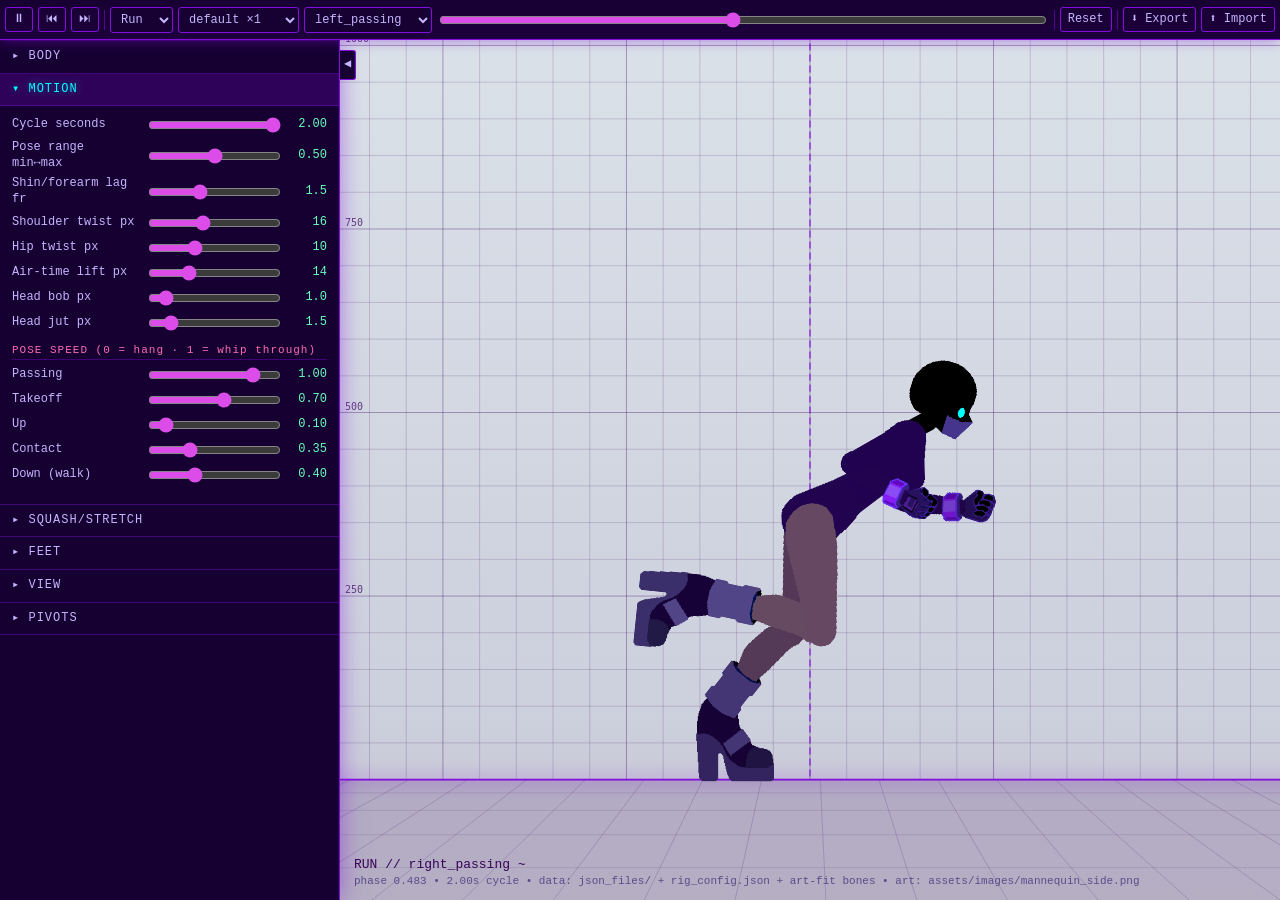
==== commit a09e8306: "tweaked sprite sheet for rig and moved sliders and controls to a left panel" ====
--- a/animatedRig.html
+++ b/animatedRig.html
@@ -21,7 +21,6 @@
   <select id="pose" title="Jump to key pose"></select>
   <input type="range" id="scrub" min="0" max="1000" value="0" title="Scrub cycle">
   <span class="sep"></span>
-  <span id="menus" style="display:flex;gap:6px"></span>
   <button class="btn" id="reset">Reset</button>
   <span class="sep"></span>
   <button class="btn" id="cfgExport" title="Download the current slider values, grids and pivots as rig_config.json">⬇ Export</button>
@@ -379,8 +378,9 @@
 /* ---------- drawing ---------- */
 const cv=document.getElementById('cv'), ctx=cv.getContext('2d');
 let W=0,H=0,DPR=1;
-function resize(){DPR=window.devicePixelRatio||1;W=innerWidth;H=innerHeight;
-  cv.width=W*DPR;cv.height=H*DPR;cv.style.width=W+'px';cv.style.height=H+'px';}
+function resize(){DPR=window.devicePixelRatio||1;const L=dockW('left'),R=dockW('right');W=innerWidth-L-R;H=innerHeight;   // canvas sits between the docks, so everything re-centres on its own
+  const rs=document.documentElement.style;rs.setProperty('--dockL',L+'px');rs.setProperty('--dockR',R+'px');
+  cv.width=W*DPR;cv.height=H*DPR;cv.style.left=L+'px';cv.style.right='auto';cv.style.width=W+'px';cv.style.height=H+'px';}
 addEventListener('resize',resize);
 
 const COL={near:'#00ffff',far:'#dc4ce8',torso:'#A55AFF',head:'#ff69b4',joint:'#FFC7FF',pelvis:'#67FEBD',bg:'#170032'};
@@ -830,25 +830,26 @@
   {k:'nearLegOver',l:'Near leg over pelvis',check:1}],
  'Pivots':[{pivots:1}]
 };
-const panels={}, syncers=[];
-function buildMenus(){
-  const host=$('menus');
-  for(const name in MENUS){
-    const btn=document.createElement('button');btn.className='btn menubtn';btn.textContent=name+' ▾';
-    const pn=document.createElement('div');pn.className='panel';panels[name]=pn;
-    if(name==='Squash/Stretch'||name==='Feet'||name==='Pivots'){pn.classList.add(name==='Squash/Stretch'?'wide':'mid');pn.dataset.right='1';}
-    MENUS[name].forEach(it=>addRow(pn,it));
-    btn.onclick=e=>{
-      e.stopPropagation();
-      for(const k in panels){
-        if(k===name){const open=!pn.classList.contains('open');pn.classList.toggle('open',open);
-          if(open){const rc=btn.getBoundingClientRect();pn.style.left=(pn.dataset.right?innerWidth-pn.offsetWidth-8:Math.max(6,Math.min(rc.left,innerWidth-pn.offsetWidth-8)))+'px';}}
-        else panels[k].classList.remove('open');
-      }
-    };
-    host.appendChild(btn);document.body.appendChild(pn);
-  }
-  document.addEventListener('click',e=>{if(!e.target.closest('.panel')&&!(S.edit&&e.target===cv))for(const k in panels)panels[k].classList.remove('open');});
+const syncers=[];
+/* ---------- docks: side panels of collapsible sections (any number open at once). buildDock('left',MENUS); the cape menu can be buildDock('right',...) ---------- */
+const DOCK_KEY='rigDockOpen_v1', dockOpen=(()=>{try{return JSON.parse(localStorage.getItem(DOCK_KEY)||'null')||{Motion:true};}catch(e){return {Motion:true};}})();
+const docks={};
+const dockW=side=>{const d=docks[side];return d&&!d.classList.contains('collapsed')?d.offsetWidth:0;};
+function buildDock(side,menus){
+  const dk=document.createElement('div');dk.className='dock '+side;docks[side]=dk;
+  const tab=document.createElement('button');tab.className='btn docktab '+side;tab.title='Show / hide this panel';
+  const setTab=()=>{const c=dk.classList.contains('collapsed');tab.textContent=side==='left'?(c?'▶':'◀'):(c?'◀':'▶');};
+  tab.onclick=e=>{dk.classList.toggle('collapsed');setTab();resize();e.target.blur();};
+  for(const name in menus){
+    const sec=document.createElement('div');sec.className='sec';
+    const hd=document.createElement('button');hd.className='sec-h';
+    const bd=document.createElement('div');bd.className='sec-b';
+    const paint=()=>{const o=!!dockOpen[name];sec.classList.toggle('open',o);hd.textContent=(o?'▾ ':'▸ ')+name;};
+    hd.onclick=e=>{dockOpen[name]=!dockOpen[name];paint();try{localStorage.setItem(DOCK_KEY,JSON.stringify(dockOpen));}catch(x){}e.target.blur();};
+    menus[name].forEach(it=>addRow(bd,it));
+    paint();sec.append(hd,bd);dk.appendChild(sec);
+  }
+  document.body.append(dk,tab);setTab();
 }
 function addRow(pn,it){
   if(it.pivots){buildPivotPanel(pn);return;}
@@ -873,6 +874,7 @@
     inp.oninput=()=>{P[it.k]=+inp.value;val.textContent=(+inp.value).toFixed(dec);rebuild();if(it.on)it.on();};
     syncers.push(()=>{inp.value=P[it.k];val.textContent=(+P[it.k]).toFixed(dec);});
   }
+  inp.addEventListener('change',()=>inp.blur());   // the dock stays open, so hand the keyboard back (Space / arrows) after each adjustment
   row.append(lab,inp,val);pn.appendChild(row);
 }
 function syncAll(){syncers.forEach(f=>f());}
@@ -937,7 +939,7 @@
   await loadArt();
   loadGhost();
   resetGrids();resetFootGrids();
-  buildMenus();
+  buildDock('left',MENUS);
   resize();
   setCycle('run');
   pivSyncUI();
--- a/assets/css/rigStyles.css
+++ b/assets/css/rigStyles.css
@@ -12,18 +12,14 @@
 .btn:hover,select:hover,.btn.on{border-color:var(--cyan);color:var(--cyan);box-shadow:0 0 8px rgba(0,255,255,.35)}
 .sep{width:1px;height:20px;background:#830cde88}
 #scrub{flex:1;min-width:60px;accent-color:#dc4ce8}
-#hud{position:fixed;left:14px;bottom:12px;color:var(--mint);text-shadow:0 0 8px rgba(103,254,189,.6);font-size:13px;pointer-events:none;z-index:5}
+#hud{position:fixed;left:calc(var(--dockL,0px) + 14px);bottom:12px;color:var(--mint);text-shadow:0 0 8px rgba(103,254,189,.6);font-size:13px;pointer-events:none;z-index:5}
 #hud small{display:block;color:#9090C0;font-size:11px}
-.panel{position:fixed;top:41px;width:290px;padding:8px 12px 12px;background:var(--panel);border:1px solid var(--vio);box-shadow:0 0 22px rgba(131,12,222,.5);display:none;z-index:9;max-height:calc(100vh - 60px);overflow:auto}
-.panel.open{display:block}
 .row{display:grid;grid-template-columns:128px 1fr 42px;gap:6px;align-items:center;margin:5px 0}
 .row input[type=range]{width:100%;accent-color:#dc4ce8}
 .row input[type=checkbox]{accent-color:#00ffff;justify-self:start}
 .row .v{text-align:right;color:var(--mint)}
 .head{margin:10px 0 2px;color:var(--pink);font-size:11px;letter-spacing:1px;border-bottom:1px solid #830cde66;padding-bottom:2px}
 .note{color:#9090C0;font-size:11px;margin-top:6px}
-.panel.wide{width:410px}
-.panel.mid{width:330px}
 .gridrow{display:grid;grid-template-columns:64px repeat(5,1fr);gap:4px;align-items:center;margin:4px 0;padding:2px 3px;border-radius:3px}
 .gridrow.hd span{color:#9090C0;font-size:10px;text-align:center;line-height:1.1}
 .gridrow .rl{color:#c4b5fd}
@@ -45,3 +41,17 @@
 textarea.pvtxt{width:100%;height:150px;margin-top:8px;background:#170032;color:#67FEBD;border:1px solid #830cde88;border-radius:3px;font:11px/1.35 Consolas,monospace;resize:vertical}
 .pvbtns{display:flex;gap:6px;flex-wrap:wrap;margin:6px 0}
 .pvbtns .btn{padding:3px 8px;font-size:11px}
+.dock{position:fixed;top:41px;bottom:0;width:340px;overflow-y:auto;overflow-x:hidden;background:var(--panel);box-shadow:0 0 22px rgba(131,12,222,.5);z-index:8;scrollbar-width:thin;scrollbar-color:#830cde #170032}
+.dock.left{left:0;border-right:1px solid var(--vio)}
+.dock.right{right:0;border-left:1px solid var(--vio)}
+.dock.collapsed{display:none}
+.docktab{position:fixed;top:50px;z-index:9;padding:6px 4px;background:var(--bg0)}
+.docktab.left{left:var(--dockL,0px);border-left:0;border-radius:0 3px 3px 0}
+.docktab.right{right:var(--dockR,0px);border-right:0;border-radius:3px 0 0 3px}
+.sec-h{display:block;width:100%;text-align:left;padding:8px 12px;background:transparent;border:0;border-bottom:1px solid #830cde66;color:var(--lav);font:inherit;letter-spacing:1px;text-transform:uppercase;cursor:pointer}
+.sec-h:hover{color:var(--cyan);background:rgba(131,12,222,.16)}
+.sec.open>.sec-h{color:var(--cyan);text-shadow:0 0 8px rgba(0,255,255,.45);background:rgba(131,12,222,.22)}
+.sec-b{display:none;padding:4px 12px 14px;border-bottom:1px solid #830cde66}
+.sec.open>.sec-b{display:block}
+.gridrow input[type=number],.pvrow input[type=number]{-moz-appearance:textfield;appearance:textfield}
+.gridrow input[type=number]::-webkit-inner-spin-button,.pvrow input[type=number]::-webkit-inner-spin-button{-webkit-appearance:none;margin:0}
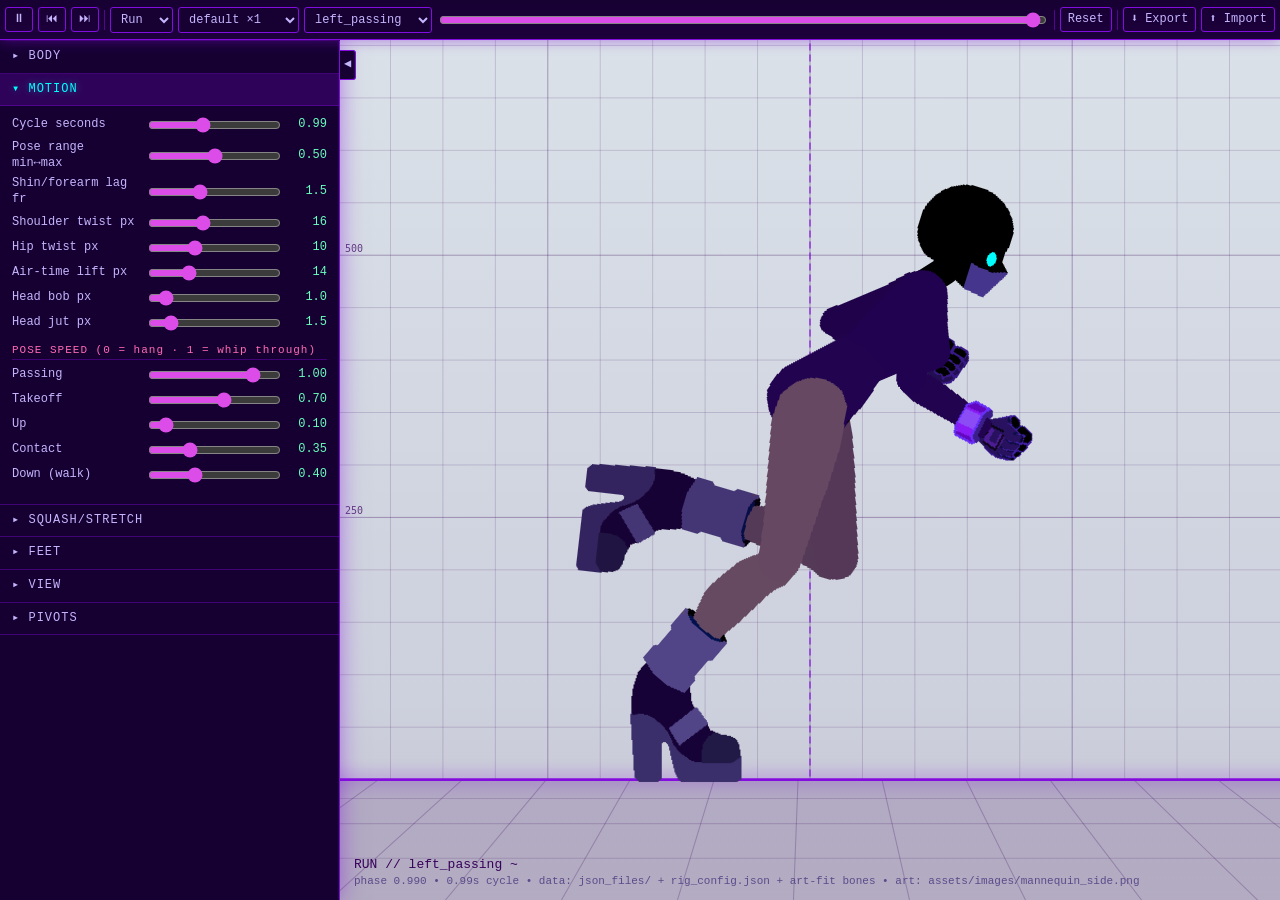
==== commit a271bcd9: "tweaks" ====
--- a/animatedRig.html
+++ b/animatedRig.html
@@ -86,7 +86,7 @@
 }
 
 /* ---------- parameters ---------- */
-const BASE = { chestDepth:40, neckLen:26, headR:30, bgLight:true, bgGrid:true, gridSize:50, gridAlpha:.5, bootOn:true, art:true, skel:false, farTint:.22, neckTrim:12, nearLegOver:true, pelvisTilt:.85, headFollow:.4, neckW:26, soleOff:96.2, footLen:95, heelFrac:.259, footLag:0, lag:1.5, range:.5,
+const BASE = { chestDepth:40, neckLen:26, headR:30, bgLight:true, bgGrid:true, gridSize:50, gridAlpha:.5, bootOn:true, art:true, skel:false, farTint:.22, neckTrim:12, waistTrim:24, nearLegOver:true, pelvisTilt:.85, headFollow:.4, neckW:26, soleOff:96.2, footLen:95, heelFrac:.259, footLag:0, lag:1.5, range:.5,
   spPassing:1, spTakeoff:.7, spUp:.1, spContact:.35, spDown:.4,
   guides:false, joints:true, floor:true, scroll:1, zoom:1, lineW:6, tint:true,
   stomach:true, stomachWChest:44, stomachWPelvis:50, stomachColor:'#210250' };
@@ -148,7 +148,7 @@
    used when the file is missing. "Export config" writes the live slider values in this format;
    "Import config" loads one without needing a server. Missing or invalid keys are skipped, so partial configs are fine. */
 const CFG_GROUPS={
-  body:['chestDepth','neckLen','headR','neckW','neckTrim','pelvisTilt','headFollow','stomach','stomachWChest','stomachWPelvis','stomachColor'],
+  body:['chestDepth','neckLen','headR','neckW','neckTrim','waistTrim','pelvisTilt','headFollow','stomach','stomachWChest','stomachWPelvis','stomachColor'],
   motion:['range','lag','footLag'],
   poseSpeed:['spPassing','spTakeoff','spUp','spContact','spDown'],
   feet:['bootOn','soleOff','footLen','heelFrac'],
@@ -350,7 +350,7 @@
   const sp=[Math.cos(P.spineAngle*R2D),-Math.sin(P.spineAngle*R2D)];
   const ch=[Math.cos(P.chestAngle*R2D),-Math.sin(P.chestAngle*R2D)];
   const nrm=[Math.sin(P.chestAngle*R2D),Math.cos(P.chestAngle*R2D)];   // chest-front normal
-  const rib=add(pelvis,sp,Tm.chestToPelvis*sc.t);
+  const rib=add(pelvis,sp,Math.max(0,Tm.chestToPelvis-P.waistTrim)*sc.t);   // waistTrim pulls the whole upper body down toward the pelvis (the art leaves a gap there)
   const shTop=add(rib,ch,Tm.neckToChest*sc.t);
   const rect=[add(rib,nrm,-P.chestDepth/2),add(rib,nrm,P.chestDepth/2),
               add(shTop,nrm,P.chestDepth/2),add(shTop,nrm,-P.chestDepth/2)];
@@ -827,6 +827,7 @@
   {k:'headFollow',l:'Head follows neck',min:0,max:1,step:.05},
   {k:'neckW',l:'Neck width',min:6,max:50,step:1},
   {k:'neckTrim',l:'Neck shortening',min:0,max:40,step:1},
+  {k:'waistTrim',l:'Waist shortening',min:0,max:60,step:1},
   {k:'nearLegOver',l:'Near leg over pelvis',check:1}],
  'Pivots':[{pivots:1}]
 };
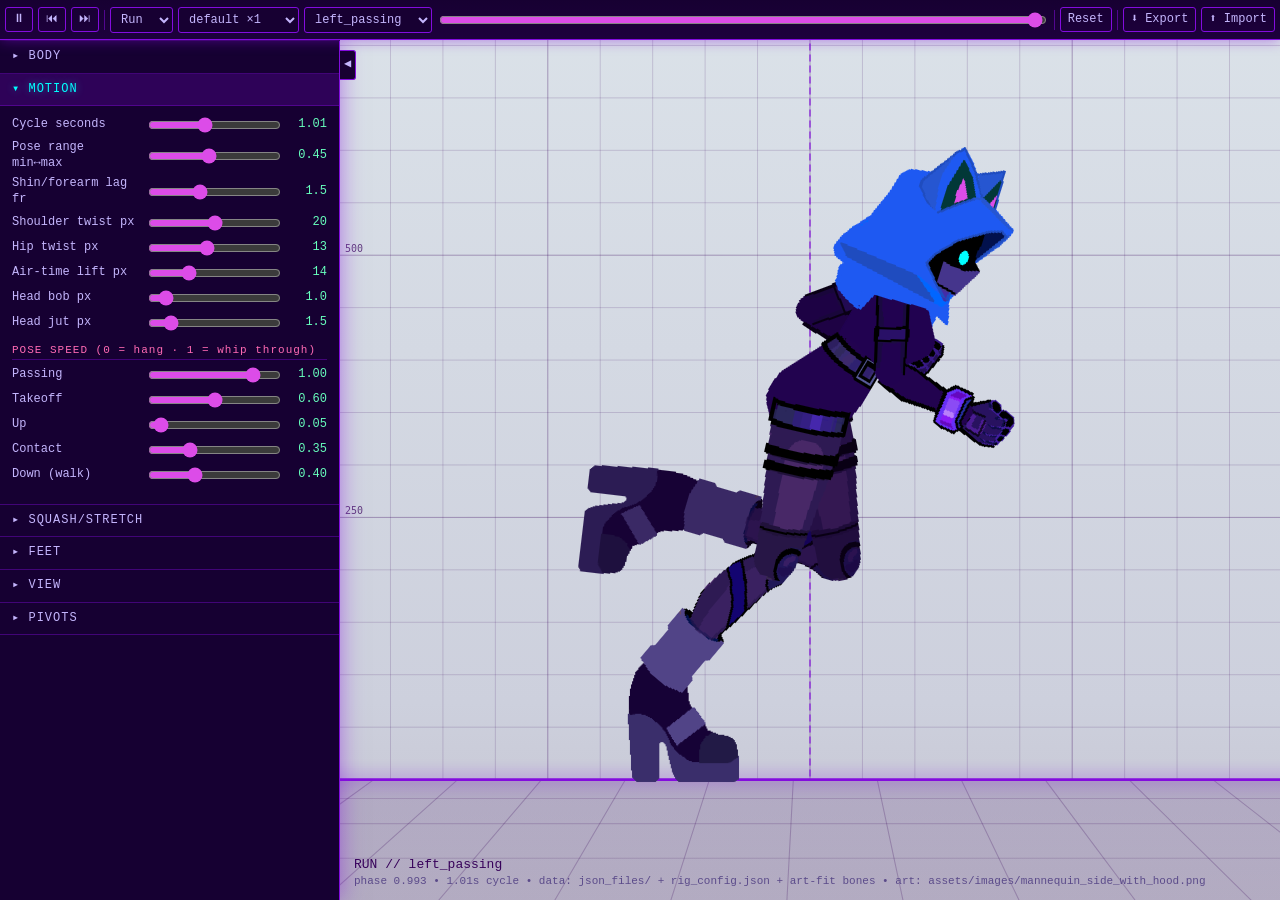
==== commit 1cbc883d: "new art, tweaked config" ====
--- a/animatedRig.html
+++ b/animatedRig.html
@@ -37,13 +37,14 @@
    ====================================================================== */
 const R2D = Math.PI / 180, FPS = 24;
 /* ======================= CHARACTER ART =======================
-   images/mannequin_side.png is a sheet of ten 800x800 frames, each part drawn IN PLACE on the mannequin:
+   SHEET_URL (assets/images/mannequin_side_with_hood.png) is a sheet of ten 800x800 frames, each part drawn IN PLACE on the mannequin:
    head, chest, pelvis, upperArm, forearm, handR, handL, thigh, calf, shoe.
    The page loads that file on start (so redrawing the sheet updates the rig); it must be served over http.
    Pivots are positions inside the 800x800 frame, measured from the mannequin's gray joint circles; the rig maps each
    part's own pivot-to-pivot axis onto the matching skeleton bone (rotating and stretching it along the bone). */
+const SHEET_URL='assets/images/mannequin_side_with_hood.png';   // the head frame is the hooded head; every other frame matches mannequin_side.png
 const ART_NAMES=["head", "chest", "pelvis", "upperArm", "forearm", "handR", "handL", "thigh", "calf", "shoe"];
-const ART_BOX={"head": [332, 41, 143, 147], "chest": [332, 162, 141, 146], "pelvis": [317, 281, 144, 164], "upperArm": [340, 163, 87, 169], "forearm": [345, 259, 97, 157], "handR": [364, 354, 91, 94], "handL": [365, 353, 90, 93], "thigh": [325, 328, 132, 242], "calf": [331, 502, 100, 220], "shoe": [327, 640, 154, 160]};   // [x,y,w,h] crop of each frame (bbox + margin)
+const ART_BOX={"head": [298, 22, 179, 203], "chest": [332, 162, 141, 146], "pelvis": [317, 281, 144, 164], "upperArm": [340, 163, 87, 169], "forearm": [345, 259, 97, 157], "handR": [364, 354, 91, 94], "handL": [365, 353, 90, 93], "thigh": [325, 328, 132, 242], "calf": [331, 502, 100, 220], "shoe": [327, 640, 154, 160]};   // [x,y,w,h] crop of each frame (bbox + margin)
 const ART_PIV={
   hip:[393.5,365.5], knee:[384.5,533.6], ankle:[383.1,685.3],        // gray knee ball / ankle circle; hip = 320.2px above ankle
   shoulder:[383.0,211.5], elbow:[383.7,296.7], wrist:[401.9,386.3],  // elbow / wrist gray circles; shoulder = centre of the arm cap
@@ -429,9 +430,9 @@
   return new Promise(res=>{
     const fail=m=>{ artLabel='not found'; showLoadError(new Error(m)); res(); };
     const im=new Image();
-    im.onload=()=>{ if(im.naturalWidth===8000&&im.naturalHeight===800){buildParts(im,'assets/images/mannequin_side.png');res();} else fail('assets/images/mannequin_side.png must be 8000x800 (ten 800x800 frames), got '+im.naturalWidth+'x'+im.naturalHeight); };
-    im.onerror=()=>fail('could not load assets/images/mannequin_side.png');
-    im.src='assets/images/mannequin_side.png';
+    im.onload=()=>{ if(im.naturalWidth===8000&&im.naturalHeight===800){buildParts(im,SHEET_URL);res();} else fail(SHEET_URL+' must be 8000x800 (ten 800x800 frames), got '+im.naturalWidth+'x'+im.naturalHeight); };
+    im.onerror=()=>fail('could not load '+SHEET_URL);
+    im.src=SHEET_URL;
   });
 }
 function setArtLengths(){   // skeleton lengths follow the drawn character, so no part is stretched to a stale number
@@ -622,18 +623,19 @@
   /* pelvis tilts a fraction of the spine lean so the hips do not fold with the torso */
   placePart('pelvis',V.hip,r.pelvis,P.pelvisTilt*(90-P.spineAngle)*R2D,1,null,false);
   if(P.nearLegOver) drawLegArt(G.R,false);   // near (right) leg in front of the pelvis, like the near arm over the chest
-  /* neck (plain black line for now) + head, then chest over both */
+  /* neck (plain black line for now), then chest + near arm, then the hooded head over them */
   const nd=[Math.sin(P.neckAngle*R2D),-Math.cos(P.neckAngle*R2D)], hp=add(add(r.shTop,nd,ART_NECK-P.neckTrim),[P.headJut*r.lc,-P.headBob*r.lc]);
   const shC=add(r.shTop,[Math.cos(P.chestAngle*R2D),-Math.sin(P.chestAngle*R2D)],-12), chRot=limbRot(V.rib,V.shoulder,r.rib,shC), hdRot=P.headFollow*P.neckAngle*R2D;
   const n0=mapPt(V.rib,r.rib,chRot,V.neckFrom), n1=mapPt(V.headPivot,hp,hdRot,V.neckTo);
   ctx.save();ctx.lineCap='round';ctx.strokeStyle='#000';ctx.lineWidth=P.neckW;ctx.beginPath();ctx.moveTo(n0[0],n0[1]);ctx.lineTo(n1[0],n1[1]);ctx.stroke();ctx.restore();
-  placePart('head',V.headPivot,hp,hdRot,1,null,false);
   limbPart('chest',V.rib,V.shoulder,r.rib,shC,false);
   /* near arm in front of the chest */
   {const a=A.R; const fr=Math.atan2(V.wrist[0]-V.elbow[0],V.wrist[1]-V.elbow[1])-Math.atan2(a.wrist[0]-a.elbow[0],a.wrist[1]-a.elbow[1]);
    placePart('handR',V.wrist,a.wrist,fr,1,null,false);
    limbPart('forearm',V.elbow,V.wrist,a.elbow,a.wrist,false);
    limbPart('upperArm',V.shoulder,V.elbow,a.root,a.elbow,false);}
+  /* hooded head last: the cowl drapes over the chest and the near shoulder (the hands never reach the hood in the run or walk) */
+  placePart('head',V.headPivot,hp,hdRot,1,null,false);
 }
 function drawArm(a,col){
   seg(a.root,a.elbow,col,P.lineW*.85);seg(a.elbow,a.wrist,col,P.lineW*.85);
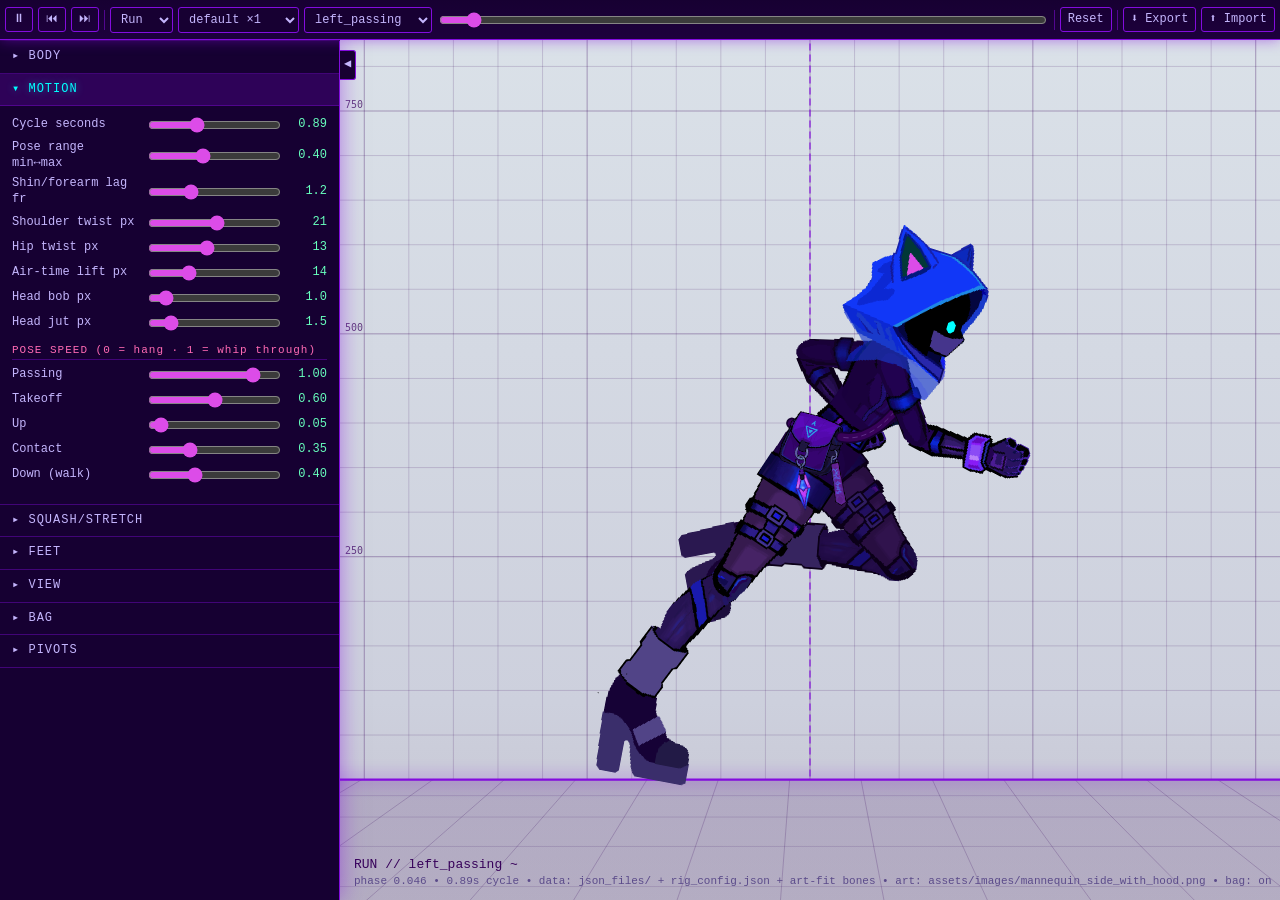
==== commit 0a6997c6: "tweaked settings" ====
--- a/animatedRig.html
+++ b/animatedRig.html
@@ -51,7 +51,9 @@
   rib:[388.15,287.0],                                               // waist joint: on the hip->shoulder line, chest/pelvis gap
   neck:[382.2,199.5], headPivot:[382.2,143.5],
   neckFrom:[392,204], neckTo:[394,140],                      // chest top / base-back of the skull (56px apart, like the rig's neck)
-  stomachFrom:[409,322], stomachTo:[396,268]                 // stomach fill: just inside the pelvis top / just inside the chest bottom
+  stomachFrom:[409,322], stomachTo:[396,268],                // stomach fill: just inside the pelvis top / just inside the chest bottom
+  bagHip:[392,332],                                          // crossbody bag: where its two strap loops hang on the near hip (pelvis art)
+  strapTop:[379,203]                                         // crossbody strap: the apex over the far shoulder (chest art)
 };
 /* Pivot edits made in the Pivots menu are remembered in this browser (localStorage). They are discarded automatically if the
    defaults change. The defaults come from json_files/rig_config.json ("pivots"); the block above holds the built-in defaults. */
@@ -90,7 +92,9 @@
 const BASE = { chestDepth:40, neckLen:26, headR:30, bgLight:true, bgGrid:true, gridSize:50, gridAlpha:.5, bootOn:true, art:true, skel:false, farTint:.22, neckTrim:12, waistTrim:24, nearLegOver:true, pelvisTilt:.85, headFollow:.4, neckW:26, soleOff:96.2, footLen:95, heelFrac:.259, footLag:0, lag:1.5, range:.5,
   spPassing:1, spTakeoff:.7, spUp:.1, spContact:.35, spDown:.4,
   guides:false, joints:true, floor:true, scroll:1, zoom:1, lineW:6, tint:true,
-  stomach:true, stomachWChest:44, stomachWPelvis:50, stomachColor:'#210250' };
+  stomach:true, stomachWChest:44, stomachWPelvis:50, stomachColor:'#210250',
+  bag:true, bagOverArm:false, bagScale:.5, bagSwing:1, bagSurge:.1, bagLean:.6, bagHold:1.2, bagLen:1, bagZ:.25, charmZ:.12,
+  strap:true, strapW:10, strapSlack:.08, strapColor:'#37025a', strapEdge:'#170032' };
 /* Measured from the shoe frame of mannequin_side.png: sole 96.2px below the ankle pivot, heel back corner 24.6px behind it,
    toe-platform front corner 70.4px ahead (contact length 95, heel fraction .259). Bare mannequin foot: sole 39px below, 90px long, heel .22. */
 const FOOT_PRESET={ boot:{soleOff:96.2,footLen:95,heelFrac:.259}, bare:{soleOff:39,footLen:90,heelFrac:.22} };
@@ -103,6 +107,8 @@
 const strideNow=()=>CYC[S.cycle][P.bootOn?'strideBoot':'stride'];
 const P = {};
 const S = { cycle:'run', speed:1, playing:true, T:0, edit:false };
+const BAG = { rev:0, baked:-1, tab:null, N:0 };   // rev bumps whenever anything the swing depends on changes; the table is re-baked lazily when rev != baked
+let ACC_IMG=null;
 
 /* ---------- key-pose tables ---------- */
 let order=[], keys={}, speeds=[], stKeys={}, ftKeys={};
@@ -154,7 +160,8 @@
   poseSpeed:['spPassing','spTakeoff','spUp','spContact','spDown'],
   feet:['bootOn','soleOff','footLen','heelFrac'],
   art:['art','skel','farTint','nearLegOver'],
-  view:['bgLight','bgGrid','gridSize','gridAlpha','guides','joints','floor','scroll','zoom','lineW','tint']
+  view:['bgLight','bgGrid','gridSize','gridAlpha','guides','joints','floor','scroll','zoom','lineW','tint'],
+  bag:['bag','bagOverArm','bagScale','bagSwing','bagSurge','bagLean','bagHold','bagLen','bagZ','charmZ','strap','strapW','strapSlack','strapColor','strapEdge']
 };
 const CFG_CYCLE_KEYS=['spineAngle','chestAngle','neckAngle','cycleSec','airtime','twist','hipTwist','headBob','headJut','ssAmt'];
 let CFG_META={name:'mannequin',description:'Rig Lab slider defaults for one character.'};
@@ -240,6 +247,7 @@
   return z;
 }
 function rebuild(){
+  BAG.rev++;
   const c=gait.cycles[S.cycle]; order=c.poseOrder;
   const pick=r=>r[0]+(r[1]-r[0])*P.range;
   keys={lT:[],lS:[],rT:[],rS:[],lU:[],lF:[],rU:[],rF:[]};
@@ -376,6 +384,71 @@
   return {pelvis,legs,rib,shTop,rect,shNear,shFar,arms,head,neckEnd,guides,oy,lc,ss:sc};
 }
 
+/* ---------- crossbody bag + charms ---------- */
+/* assets/images/accessories.png = four 350x350 frames in ONE shared layout (stacked, they are bag.png): 0 bag, 1 crystal, 2 rune tag, 3 O-ring.
+   Points are pixels inside a frame. pv = where a piece hangs (it rotates about it), com = its centre of mass, box = [x,y,w,h] crop.
+   The bag hangs from its strap tabs at the near hip (ART_PIV.bagHip); the O-ring hangs on the bag's big ring, the crystal on the O-ring,
+   the tag on the bag's side ring. Each piece is a damped rigid pendulum driven by how its pivot accelerates (hip bounce + a footfall surge).
+   The swing is baked over a few warm-up cycles into a table per run phase, so it loops seamlessly, scrubs backwards and follows speed changes. */
+const ACC_URL='assets/images/accessories.png', ACC_FR=350, GRAV=4400;   // GRAV px/s^2: about 9.8 m/s^2 for a character ~780 px tall
+const ACC={
+  bag:    {f:0,box:[88,13,196,191], pv:[185,62], com:[186,115]},
+  ring:   {f:3,box:[144,153,38,46], pv:[163,162],com:[164,176]},
+  crystal:{f:1,box:[135,180,56,162],pv:[164,189],com:[163,262]},
+  tag:    {f:2,box:[245,118,40,172],pv:[272,126],com:[265,204]}
+};
+const ACC_HOOK={ring:[163,162], crystal:[164,189], tag:[272,126], tabF:[270,57], tabB:[101,66]};   // where each child hangs on its parent (= the child's pv at rest); the two strap tabs on the bag
+const ACC_PARENT={ring:'bag', crystal:'ring', tag:'bag'}, ACC_DRAW=['bag','tag','ring','crystal'], ACC_DAMP={bag:1,ring:1.5,crystal:1,tag:1.3};
+for(const k in ACC){const a=ACC[k]; a.d=Math.hypot(a.com[0]-a.pv[0],a.com[1]-a.pv[1]); a.k2=(a.box[2]*a.box[2]+a.box[3]*a.box[3])/12;
+  a.leff=(a.k2+a.d*a.d)/a.d; a.u=[(a.com[0]-a.pv[0])/a.d,(a.com[1]-a.pv[1])/a.d];}   // equivalent pendulum length of a rigid plate hung off-centre
+const rotv=(v,th)=>{const c=Math.cos(th),n=Math.sin(th);return [v[0]*c-v[1]*n,v[0]*n+v[1]*c];};
+function loadAcc(){
+  return new Promise(res=>{const im=new Image();
+    im.onload=()=>{if(im.naturalWidth===ACC_FR*4&&im.naturalHeight===ACC_FR) ACC_IMG=im; else console.warn(ACC_URL+' must be 1400x350 (four 350x350 frames), got '+im.naturalWidth+'x'+im.naturalHeight); res();};
+    im.onerror=()=>{console.warn('could not load '+ACC_URL);res();}; im.src=ACC_URL;});
+}
+function bagBake(){
+  BAG.baked=BAG.rev; BAG.tab=null;
+  if(!partsReady||!bones||!order.length) return;
+  const V=ART_PIV, cy=S.cycle, fc=S.speed/P.cycleSec, Tc=1/fc, s=P.bagScale, M=240, h=Tc/M, pr=P.pelvisTilt*(90-P.spineAngle)*R2D, pos=[];
+  for(let i=0;i<M;i++){const r=solve(i/M), a=mapPt(V.hip,r.pelvis,pr,V.bagHip); pos.push([a[0],a[1]+r.oy]);}   // world path of the hang point over one cycle
+  let acc=pos.map((p,i)=>{const a=pos[(i+1)%M],b=pos[(i+M-1)%M];return [(a[0]-2*p[0]+b[0])/(h*h),(a[1]-2*p[1]+b[1])/(h*h)];});
+  for(let k=0;k<3;k++) acc=acc.map((p,i)=>{const a=acc[(i+1)%M],b=acc[(i+M-1)%M];return [(a[0]+2*p[0]+b[0])/4,(a[1]+2*p[1]+b[1])/4];});   // the pose splines have kinks; smooth the accelerations
+  /* the rig runs at constant speed, so a real body's braking and push-off is added as a forward/back surge twice per cycle, lowest at the pelvis' lowest point */
+  const sg=P.bagSurge*(cy==='run'?1:.35)*strideNow()*4*Math.PI*fc*fc, lp=CYC[cy].liftPh;
+  const N=Math.max(96,Math.min(1024,Math.ceil(Tc*240))), dt=Tc/N, ws=Math.max(4,Math.ceil(6/Tc))*N, names=['bag','ring','crystal','tag'], st={}, tab={};
+  const restB=P.bagLean*pr;   // the bag leans along with the pelvis by this fraction, held there by the strap against the hip
+  names.forEach(n=>{st[n]={th:n==='bag'?restB:0,w:0,al:0,Lw:ACC[n].leff*s*P.bagLen}; tab[n]=new Float32Array(N);});
+  for(let step=0;step<ws+N;step++){
+    const k=step%N, u=k/N, ai=u*M, i0=Math.floor(ai), f=ai-i0, A=acc[i0%M], B=acc[(i0+1)%M], ap={};
+    ap.bag=[(A[0]*(1-f)+B[0]*f+sg*Math.sin(4*Math.PI*(u-lp)))*P.bagSwing,(A[1]*(1-f)+B[1]*f)*P.bagSwing];
+    for(const n of names){
+      const o=st[n], a=ACC[n], par=ACC_PARENT[n];
+      if(par){   // acceleration of this pivot = parent's pivot acceleration + the parent swinging about its own pivot
+        const p=st[par], w=[(ACC_HOOK[n][0]-ACC[par].pv[0])*s,(ACC_HOOK[n][1]-ACC[par].pv[1])*s], Rw=rotv(w,p.th), Rj=rotv([-w[1],w[0]],p.th), q=ap[par];
+        ap[n]=[q[0]+p.al*Rj[0]-p.w*p.w*Rw[0], q[1]+p.al*Rj[1]-p.w*p.w*Rw[1]];
+      }
+      const d=rotv(a.u,o.th), q=ap[n], ks=n==='bag'?P.bagHold*GRAV/o.Lw:0, om=Math.sqrt(GRAV/o.Lw+ks), z=n==='bag'?P.bagZ:P.charmZ*ACC_DAMP[n];
+      o.al=((GRAV-q[1])*d[0]+q[0]*d[1])/o.Lw-ks*(o.th-restB)-2*z*om*o.w;   // gravity + pivot acceleration (about the pivot), hold spring (bag only), damping
+    }
+    for(const n of names){const o=st[n]; o.w+=o.al*dt; o.th+=o.w*dt; if(Math.abs(o.th)>2.4){o.th=Math.sign(o.th)*2.4;o.w=0;} if(step>=ws) tab[n][k]=o.th;}
+  }
+  BAG.N=N; BAG.tab=tab;
+}
+function bagLayout(r){   // world placement of every piece for this frame: T = where its pv sits, th = rotation (rad, clockwise)
+  const V=ART_PIV, s=P.bagScale, T=BAG.tab, N=BAG.N, pr=P.pelvisTilt*(90-P.spineAngle)*R2D, p=(((r.u%1)+1)%1)*N, i=Math.floor(p), f=p-i;
+  const ang=n=>T[n][i%N]*(1-f)+T[n][(i+1)%N]*f, L={bag:{T:mapPt(V.hip,r.pelvis,pr,V.bagHip),th:ang('bag')},ring:{th:ang('ring')},crystal:{th:ang('crystal')},tag:{th:ang('tag')}};
+  const pt=(n,q)=>{const a=ACC[n],o=L[n],v=rotv([(q[0]-a.pv[0])*s,(q[1]-a.pv[1])*s],o.th);return [o.T[0]+v[0],o.T[1]+v[1]];};
+  L.ring.T=pt('bag',ACC_HOOK.ring); L.tag.T=pt('bag',ACC_HOOK.tag); L.crystal.T=pt('ring',ACC_HOOK.crystal);
+  L.tabF=pt('bag',ACC_HOOK.tabF); L.tabB=pt('bag',ACC_HOOK.tabB); L.apex=chestPt(r,V.strapTop);
+  return L;
+}
+function bagEnsure(r){   // null = nothing to draw (off, art missing, or the bake failed; a failed bake must never stop the render loop)
+  if(!(P.bag&&ACC_IMG&&partsReady&&r.u!==undefined)) return null;
+  try{ if(BAG.baked!==BAG.rev||!BAG.tab) bagBake(); return BAG.tab?bagLayout(r):null; }
+  catch(e){ if(!BAG.err){BAG.err=1;console.error('bag:',e);} return null; }
+}
+
 /* ---------- drawing ---------- */
 const cv=document.getElementById('cv'), ctx=cv.getContext('2d');
 let W=0,H=0,DPR=1;
@@ -452,8 +525,9 @@
  ['shoulder','Shoulder','upper arm top · chest top'],['elbow','Elbow','upper arm bottom · forearm top'],['wrist','Wrist','forearm bottom · both hands'],
  ['rib','Waist','chest bottom / stomach joint'],['neck','Neck base','chest top, where the head attaches'],['headPivot','Head pivot','head rotates here; neck length = neck base to here'],
  ['neckFrom','Neck line start','black neck line, on the chest'],['neckTo','Neck line end','black neck line, on the head'],
- ['stomachFrom','Stomach start','stomach fill: on the pelvis, just inside its top edge'],['stomachTo','Stomach end','stomach fill: on the chest, just inside its bottom edge']];
-const PIV_COL={hip:'#cc0000',knee:'#cc0000',ankle:'#cc0000',shoulder:'#c71585',elbow:'#c71585',wrist:'#c71585',rib:'#830cde',neck:'#ff6200',headPivot:'#ff6200',neckFrom:'#2f9e2a',neckTo:'#2f9e2a',stomachFrom:'#fecd39',stomachTo:'#fecd39'};
+ ['stomachFrom','Stomach start','stomach fill: on the pelvis, just inside its top edge'],['stomachTo','Stomach end','stomach fill: on the chest, just inside its bottom edge'],
+ ['bagHip','Bag hang point','where the bag\'s strap loops hang on the near hip (the bag rotates about here; it stays on the pelvis art)'],['strapTop','Strap over shoulder','crossbody strap apex, on the chest art, over the far shoulder']];
+const PIV_COL={hip:'#cc0000',knee:'#cc0000',ankle:'#cc0000',shoulder:'#c71585',elbow:'#c71585',wrist:'#c71585',rib:'#830cde',neck:'#ff6200',headPivot:'#ff6200',neckFrom:'#2f9e2a',neckTo:'#2f9e2a',stomachFrom:'#fecd39',stomachTo:'#fecd39',bagHip:'#0092b3',strapTop:'#764ba2'};
 const PIV_LINES=[['hip','knee'],['knee','ankle'],['shoulder','elbow'],['elbow','wrist'],['hip','rib'],['rib','shoulder'],['neck','headPivot'],['neckFrom','neckTo'],['stomachFrom','stomachTo']];
 const E={z:1,cx:400,cy:420,sel:null,hover:null,drag:null,pan:null,ghost:true,grid:true,ghostImg:null,map:{s:1,tx:0,ty:0},inputs:{},rows:{},txt:null,editBtn:null};
 function pivSave(){try{localStorage.setItem(PIV_KEY,JSON.stringify({base:PIV_DEFAULT,cur:ART_PIV}));}catch(e){}}
@@ -603,8 +677,29 @@
   ctx.beginPath();ctx.moveTo(a[0]+nx*wp,a[1]+ny*wp);ctx.lineTo(b[0]+nx*wc,b[1]+ny*wc);ctx.lineTo(b[0]-nx*wc,b[1]-ny*wc);ctx.lineTo(a[0]-nx*wp,a[1]-ny*wp);ctx.closePath();ctx.fill();ctx.stroke();
   ctx.restore();
 }
+function chestPt(r,p){   // a chest-art point carried through the same transform the chest art gets (rotate + stretch along the bone), like stomachEnds
+  const V=ART_PIV, shC=add(r.shTop,[Math.cos(P.chestAngle*R2D),-Math.sin(P.chestAngle*R2D)],-12);
+  const vx=V.shoulder[0]-V.rib[0],vy=V.shoulder[1]-V.rib[1],L=Math.hypot(vx,vy),ax=[vx/L,vy/L],RL=Math.hypot(shC[0]-r.rib[0],shC[1]-r.rib[1]);
+  let q=[p[0]-V.rib[0],p[1]-V.rib[1]]; const d=(RL/L-1)*(q[0]*ax[0]+q[1]*ax[1]); q=[q[0]+d*ax[0],q[1]+d*ax[1]];
+  const rot=limbRot(V.rib,V.shoulder,r.rib,shC), c=Math.cos(rot), n=Math.sin(rot);
+  return [r.rib[0]+q[0]*c-q[1]*n, r.rib[1]+q[0]*n+q[1]*c];
+}
+function drawBagArt(L){
+  const s=P.bagScale; ctx.imageSmoothingEnabled=true;
+  for(const n of ACC_DRAW){const a=ACC[n],o=L[n],[x,y,w,h]=a.box;
+    ctx.save();ctx.translate(o.T[0],o.T[1]);ctx.rotate(o.th);ctx.scale(s,s);ctx.translate(-a.pv[0],-a.pv[1]);
+    ctx.drawImage(ACC_IMG,a.f*ACC_FR+x,y,w,h,x,y,w,h);ctx.restore();}
+}
+function strapSeg(a,b){   // one strap run: a sagging curve, dark edge, flat colour, dashed stitching
+  const len=Math.hypot(b[0]-a[0],b[1]-a[1]), c=[(a[0]+b[0])/2,(a[1]+b[1])/2+len*P.strapSlack], w=P.strapW;
+  ctx.save();ctx.lineCap='round';ctx.lineJoin='round';ctx.beginPath();ctx.moveTo(a[0],a[1]);ctx.quadraticCurveTo(c[0],c[1],b[0],b[1]);
+  ctx.strokeStyle=P.strapEdge;ctx.lineWidth=w+4;ctx.stroke();
+  ctx.strokeStyle=P.strapColor;ctx.lineWidth=w;ctx.stroke();
+  ctx.strokeStyle='rgba(118,75,162,.7)';ctx.lineWidth=Math.max(1,w*.1);ctx.lineCap='butt';ctx.setLineDash([w*.7,w*.5]);ctx.stroke();
+  ctx.restore();
+}
 function drawCharacter(r){
-  const V=ART_PIV, A=r.arms, G=r.legs;
+  const V=ART_PIV, A=r.arms, G=r.legs, BL=bagEnsure(r), bagOut=()=>{if(!BL)return;drawBagArt(BL);if(P.strap)strapSeg(BL.apex,BL.tabF);};   // bag + charms, then the front strap over them into the bag's front tab
   const drawLegArt=(l,far)=>{
     if(P.bootOn) placePart('shoe',V.ankle,l.ankle,(90-l.fa)*R2D,1,null,far);
     else{ctx.beginPath();ctx.moveTo(l.ankle[0],l.ankle[1]);ctx.lineTo(l.heel[0],l.heel[1]);ctx.lineTo(l.toe[0],l.toe[1]);ctx.closePath();
@@ -617,7 +712,9 @@
    placePart('handL',V.wrist,a.wrist,fr,1,null,false);
    limbPart('forearm',V.elbow,V.wrist,a.elbow,a.wrist,true);
    limbPart('upperArm',V.shoulder,V.elbow,a.root,a.elbow,true);}
-  drawLegArt(G.L,true); if(!P.nearLegOver) drawLegArt(G.R,false);
+  drawLegArt(G.L,true);
+  if(BL&&P.strap) strapSeg(BL.apex,BL.tabB);   // back strap: behind the body, into the bag's back tab (the bag is drawn over its end)
+  if(!P.nearLegOver) drawLegArt(G.R,false);
   /* waist: flat-colour fill between the pelvis top and the chest bottom (the pelvis and chest are drawn over its ends) */
   if(P.stomach) drawStomach(r); else seg(r.pelvis,r.rib,COL.torso,P.lineW);
   /* pelvis tilts a fraction of the spine lean so the hips do not fold with the torso */
@@ -629,11 +726,13 @@
   const n0=mapPt(V.rib,r.rib,chRot,V.neckFrom), n1=mapPt(V.headPivot,hp,hdRot,V.neckTo);
   ctx.save();ctx.lineCap='round';ctx.strokeStyle='#000';ctx.lineWidth=P.neckW;ctx.beginPath();ctx.moveTo(n0[0],n0[1]);ctx.lineTo(n1[0],n1[1]);ctx.stroke();ctx.restore();
   limbPart('chest',V.rib,V.shoulder,r.rib,shC,false);
+  if(!P.bagOverArm) bagOut();   // the bag is on the near hip: over the pelvis, near thigh and chest, under the near arm
   /* near arm in front of the chest */
   {const a=A.R; const fr=Math.atan2(V.wrist[0]-V.elbow[0],V.wrist[1]-V.elbow[1])-Math.atan2(a.wrist[0]-a.elbow[0],a.wrist[1]-a.elbow[1]);
    placePart('handR',V.wrist,a.wrist,fr,1,null,false);
    limbPart('forearm',V.elbow,V.wrist,a.elbow,a.wrist,false);
    limbPart('upperArm',V.shoulder,V.elbow,a.root,a.elbow,false);}
+  if(P.bagOverArm) bagOut();
   /* hooded head last: the cowl drapes over the chest and the near shoulder (the hands never reach the hood in the run or walk) */
   placePart('head',V.headPivot,hp,hdRot,1,null,false);
 }
@@ -668,7 +767,7 @@
 
 let lastHud='', lastType='', lastLight=null;
 function render(){
-  const u=((S.T%1)+1)%1, r=solve(u);
+  const u=((S.T%1)+1)%1, r=solve(u); r.u=u;
   Object.assign(COL,P.bgLight?COL_LIGHT:COL_DARK);
   if(lastLight!==!!P.bgLight){lastLight=!!P.bgLight;document.body.classList.toggle('light',lastLight);}
   const bg=ctx.createLinearGradient(0,0,0,H);
@@ -727,7 +826,7 @@
   if(txt!==lastHud){hud.firstChild.nodeValue=txt;lastHud=txt;}
   const tp=ptype(order[k]);
   if(tp!==lastType){for(const n in gridUI)for(const t in gridUI[n].rows)gridUI[n].rows[t].classList.toggle('now',t===tp);lastType=tp;}
-  hud.lastChild.textContent=`phase ${u.toFixed(3)}  •  ${(P.cycleSec/S.speed).toFixed(2)}s cycle  •  data: ${dataSrc}  •  art: ${artLabel}`;
+  hud.lastChild.textContent=`phase ${u.toFixed(3)}  •  ${(P.cycleSec/S.speed).toFixed(2)}s cycle  •  data: ${dataSrc}  •  art: ${artLabel}  •  bag: ${ACC_IMG?(P.bag?'on':'off'):'accessories.png missing'}`;
   if(!scrubbing) scrub.value=Math.round(u*1000);
 }
 
@@ -750,7 +849,7 @@
 addEventListener('pointerup',()=>{scrubbing=false;});
 scrub.addEventListener('input',()=>{S.T=Math.floor(S.T)+scrub.value/1000;S.playing=false;updatePlay();});
 $('pose').onchange=e=>{const n=order.length;S.T=Math.floor(S.T)+(+e.target.value)/n;S.playing=false;updatePlay();e.target.blur();};
-$('speed').onchange=e=>{S.speed=+e.target.value;e.target.blur();};
+$('speed').onchange=e=>{S.speed=+e.target.value;BAG.rev++;e.target.blur();};
 $('cycle').onchange=e=>{setCycle(e.target.value);e.target.blur();};
 $('reset').onclick=e=>{for(const k in CYC_LIVE)delete CYC_LIVE[k];Object.assign(P,BASE,CYCLE_DEFAULTS[S.cycle]);rebuildTints();resetGrids();resetFootGrids();rebuild();renderGrids();syncAll();e.target.blur();};
 $('cfgExport').onclick=e=>{cfgDownload(e.target);e.target.blur();};
@@ -831,6 +930,25 @@
   {k:'neckTrim',l:'Neck shortening',min:0,max:40,step:1},
   {k:'waistTrim',l:'Waist shortening',min:0,max:60,step:1},
   {k:'nearLegOver',l:'Near leg over pelvis',check:1}],
+ 'Bag':[
+  {k:'bag',l:'Crossbody bag',check:1},
+  {k:'bagOverArm',l:'Bag over near arm',check:1},
+  {k:'bagScale',l:'Bag scale',min:.2,max:1.2,step:.01},
+  {head:'SWING'},
+  {k:'bagSwing',l:'Swing amount',min:0,max:3,step:.05},
+  {k:'bagSurge',l:'Footfall surge',min:0,max:.4,step:.01},
+  {k:'bagLean',l:'Lean with torso',min:0,max:1,step:.05},
+  {k:'bagHold',l:'Hold to hip',min:0,max:4,step:.05},
+  {k:'bagLen',l:'Looseness (slower)',min:.5,max:2.5,step:.05},
+  {k:'bagZ',l:'Bag damping',min:.03,max:1,step:.01},
+  {k:'charmZ',l:'Charm damping',min:.02,max:1,step:.01},
+  {head:'STRAP'},
+  {k:'strap',l:'Strap',check:1},
+  {k:'strapW',l:'Strap width',min:3,max:30,step:.5},
+  {k:'strapSlack',l:'Strap slack',min:0,max:.5,step:.01},
+  {k:'strapColor',l:'Strap colour',color:1},
+  {k:'strapEdge',l:'Strap edge',color:1},
+  {note:'The bag hangs from its two strap tabs on the near hip; the O-ring and crystal hang from the big ring, the rune tag from the side ring. Each piece swings as its own pendulum, baked per phase so it loops and scrubs. Footfall surge = how hard each step jerks the body forward and back (walk uses 35% of it). Move where the bag hangs and where the strap crosses the shoulder in Pivots → Edit pivots (Bag hang point, Strap over shoulder).'}],
  'Pivots':[{pivots:1}]
 };
 const syncers=[];
@@ -940,6 +1058,7 @@
   applyArtBones();
   Object.assign(P,BASE);
   await loadArt();
+  await loadAcc();
   loadGhost();
   resetGrids();resetFootGrids();
   buildDock('left',MENUS);
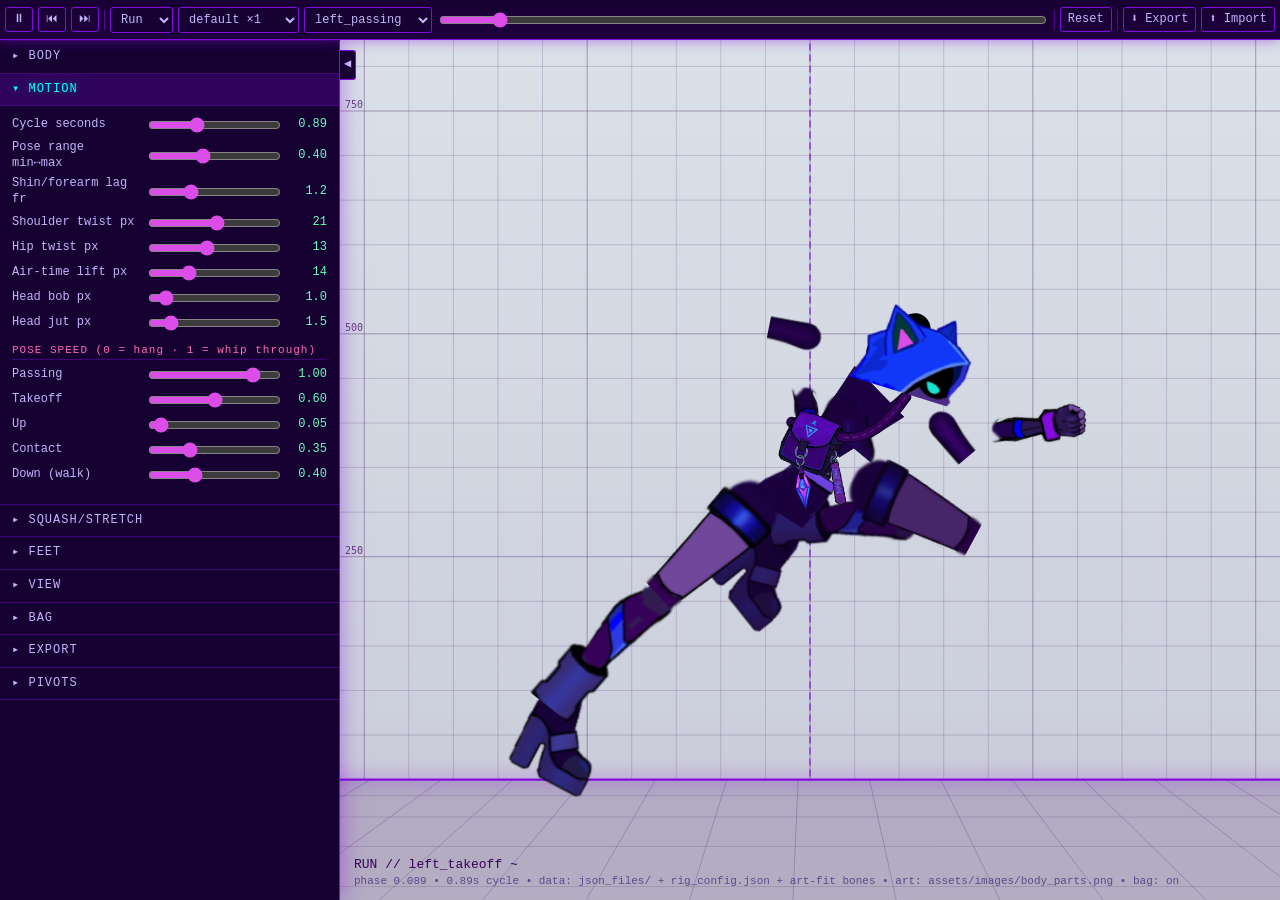
==== commit 15c85129: "new art + drawing tool" ====
--- a/animatedRig.html
+++ b/animatedRig.html
@@ -37,12 +37,12 @@
    ====================================================================== */
 const R2D = Math.PI / 180, FPS = 24;
 /* ======================= CHARACTER ART =======================
-   SHEET_URL (assets/images/mannequin_side_with_hood.png) is a sheet of ten 800x800 frames, each part drawn IN PLACE on the mannequin:
+   SHEET_URL (assets/images/body_parts.png) is a sheet of ten 800x800 frames, each part drawn IN PLACE on the mannequin:
    head, chest, pelvis, upperArm, forearm, handR, handL, thigh, calf, shoe.
    The page loads that file on start (so redrawing the sheet updates the rig); it must be served over http.
    Pivots are positions inside the 800x800 frame, measured from the mannequin's gray joint circles; the rig maps each
    part's own pivot-to-pivot axis onto the matching skeleton bone (rotating and stretching it along the bone). */
-const SHEET_URL='assets/images/mannequin_side_with_hood.png';   // the head frame is the hooded head; every other frame matches mannequin_side.png
+const SHEET_URL='assets/images/body_parts.png';   // the head frame is the hooded head; every other frame matches mannequin_side.png
 const ART_NAMES=["head", "chest", "pelvis", "upperArm", "forearm", "handR", "handL", "thigh", "calf", "shoe"];
 const ART_BOX={"head": [298, 22, 179, 203], "chest": [332, 162, 141, 146], "pelvis": [317, 281, 144, 164], "upperArm": [340, 163, 87, 169], "forearm": [345, 259, 97, 157], "handR": [364, 354, 91, 94], "handL": [365, 353, 90, 93], "thigh": [325, 328, 132, 242], "calf": [331, 502, 100, 220], "shoe": [327, 640, 154, 160]};   // [x,y,w,h] crop of each frame (bbox + margin)
 const ART_PIV={
@@ -450,7 +450,7 @@
 }
 
 /* ---------- drawing ---------- */
-const cv=document.getElementById('cv'), ctx=cv.getContext('2d');
+const cv=document.getElementById('cv'); let ctx=cv.getContext('2d');   // let: swapped for an offscreen canvas while frames are exported
 let W=0,H=0,DPR=1;
 function resize(){DPR=window.devicePixelRatio||1;const L=dockW('left'),R=dockW('right');W=innerWidth-L-R;H=innerHeight;   // canvas sits between the docks, so everything re-centres on its own
   const rs=document.documentElement.style;rs.setProperty('--dockL',L+'px');rs.setProperty('--dockR',R+'px');
@@ -949,6 +949,7 @@
   {k:'strapColor',l:'Strap colour',color:1},
   {k:'strapEdge',l:'Strap edge',color:1},
   {note:'The bag hangs from its two strap tabs on the near hip; the O-ring and crystal hang from the big ring, the rune tag from the side ring. Each piece swings as its own pendulum, baked per phase so it loops and scrubs. Footfall surge = how hard each step jerks the body forward and back (walk uses 35% of it). Move where the bag hangs and where the strap crosses the shoulder in Pivots → Edit pivots (Bag hang point, Strap over shoulder).'}],
+ 'Export':[{frames:1}],
  'Pivots':[{pivots:1}]
 };
 const syncers=[];
@@ -974,6 +975,7 @@
 }
 function addRow(pn,it){
   if(it.pivots){buildPivotPanel(pn);return;}
+  if(it.frames){buildFramesPanel(pn);return;}
   if(it.head){const h=document.createElement('div');h.className='head';h.textContent=it.head;pn.appendChild(h);return;}
   if(it.grid){const h=document.createElement('div');pn.appendChild(h);gridUI[it.grid]={host:h,rows:{}};return;}
   if(it.note){const d=document.createElement('div');d.className='note';d.textContent=it.note;pn.appendChild(d);return;}
@@ -1052,6 +1054,100 @@
   syncAll();
 }
 
+/* ---------- frame export: transparent PNG sequence + anchors.json, bundled in one .zip, for painting over in Krita etc. ----------
+   Every frame is drawn by drawCharacter() exactly as on screen (bag, strap, boots, sliders), on ONE fixed canvas sized to fit the union of all frames.
+   The pelvis x and the floor line land on the same pixel in every frame (origin in anchors.json), so the frames stack cleanly as layers. */
+const EXP={scale:2,frames:0,pad:24,busy:false};   // frames 0 = auto: one per 1/24 s of the cycle at the current speed
+const PROBE={w:1800,h:1500,ox:900,gy:1200};   // scratch canvas at 1x (rig px) used to measure the union bounds of all frames
+const expAuto=()=>{const m=order.length||1;return Math.max(1,Math.round(P.cycleSec/S.speed*FPS/m))*m;};   // about 24 fps, rounded to a multiple of the key-pose count so every key pose lands exactly on a frame
+const tick=()=>new Promise(r=>setTimeout(r,0));
+const solveAt=(i,n)=>{const u=i/n,r=solve(u);r.u=u;return r;};
+function expDraw(c2,r,sc,ox,gy){   // one solved frame onto c2: pelvis x -> ox, floor line -> gy. drawCharacter draws through the global ctx, so it is swapped for the call
+  const keep=ctx; ctx=c2;
+  try{c2.setTransform(1,0,0,1,0,0);c2.clearRect(0,0,c2.canvas.width,c2.canvas.height);c2.setTransform(sc,0,0,sc,ox,gy);c2.translate(0,r.oy);c2.imageSmoothingEnabled=true;c2.imageSmoothingQuality='high';drawCharacter(r);}
+  finally{ctx=keep;}
+}
+function expBounds(n){   // union of every frame's drawn pixels, in rig px relative to (pelvis x, floor y)
+  const c=document.createElement('canvas');c.width=PROBE.w;c.height=PROBE.h;const x=c.getContext('2d',{willReadFrequently:true});
+  let x0=1e9,y0=1e9,x1=-1e9,y1=-1e9;
+  for(let i=0;i<n;i++){
+    expDraw(x,solveAt(i,n),1,PROBE.ox,PROBE.gy);
+    const d=x.getImageData(0,0,PROBE.w,PROBE.h).data;
+    for(let y=0;y<PROBE.h;y++){const o=y*PROBE.w*4+3;for(let px=0;px<PROBE.w;px++)if(d[o+px*4]){if(px<x0)x0=px;if(px>x1)x1=px;if(y<y0)y0=y;if(y>y1)y1=y;}}
+  }
+  if(x1<0) throw new Error('nothing was drawn (is the art on?)');
+  if(x0<=0||y0<=0||x1>=PROBE.w-1||y1>=PROBE.h-1) throw new Error('the character is larger than the measuring canvas');
+  return {l:x0-PROBE.ox,t:y0-PROBE.gy,r:x1+1-PROBE.ox,b:y1+1-PROBE.gy};
+}
+function rigAnchors(r){   // key points of one solved frame in rig px (before the floor shift r.oy); mirrors the transforms drawCharacter uses for the neck and head
+  const V=ART_PIV, nd=[Math.sin(P.neckAngle*R2D),-Math.cos(P.neckAngle*R2D)], hp=add(add(r.shTop,nd,ART_NECK-P.neckTrim),[P.headJut*r.lc,-P.headBob*r.lc]);
+  const shC=add(r.shTop,[Math.cos(P.chestAngle*R2D),-Math.sin(P.chestAngle*R2D)],-12), neck=mapPt(V.rib,r.rib,limbRot(V.rib,V.shoulder,r.rib,shC),V.neckFrom);
+  const ft=l=>({ankle:l.ankle,heel:l.heel,toe:l.toe,lift:-(Math.max(l.heel[1],l.toe[1])+r.oy)});   // lift = lowest sole point above the floor
+  return {pelvis:r.pelvis,neck,head:hp,shoulderNear:r.shNear,shoulderFar:r.shFar,handNear:r.arms.R.wrist,handFar:r.arms.L.wrist,footNear:ft(r.legs.R),footFar:ft(r.legs.L)};
+}
+const CRC_T=(()=>{const t=new Uint32Array(256);for(let n=0;n<256;n++){let c=n;for(let k=0;k<8;k++)c=c&1?0xEDB88320^(c>>>1):c>>>1;t[n]=c>>>0;}return t;})();
+const crc32=b=>{let c=-1;for(let i=0;i<b.length;i++)c=CRC_T[(c^b[i])&255]^(c>>>8);return (c^-1)>>>0;};
+function zipStore(files){   // [{name,data:Uint8Array}] -> Blob; stored, not deflated (PNGs are already compressed)
+  const enc=new TextEncoder(), parts=[], cen=[], now=new Date(); let off=0, cs=0;
+  const dt=((now.getFullYear()-1980)<<9)|((now.getMonth()+1)<<5)|now.getDate(), tm=(now.getHours()<<11)|(now.getMinutes()<<5)|(now.getSeconds()>>1);
+  for(const f of files){
+    const nm=enc.encode(f.name), crc=crc32(f.data), sz=f.data.length;
+    const lh=new DataView(new ArrayBuffer(30)); lh.setUint32(0,0x04034b50,true);lh.setUint16(4,20,true);lh.setUint16(6,0x0800,true);lh.setUint16(10,tm,true);lh.setUint16(12,dt,true);lh.setUint32(14,crc,true);lh.setUint32(18,sz,true);lh.setUint32(22,sz,true);lh.setUint16(26,nm.length,true);
+    const ch=new DataView(new ArrayBuffer(46)); ch.setUint32(0,0x02014b50,true);ch.setUint16(4,20,true);ch.setUint16(6,20,true);ch.setUint16(8,0x0800,true);ch.setUint16(12,tm,true);ch.setUint16(14,dt,true);ch.setUint32(16,crc,true);ch.setUint32(20,sz,true);ch.setUint32(24,sz,true);ch.setUint16(28,nm.length,true);ch.setUint32(42,off,true);
+    parts.push(lh.buffer,nm,f.data); cen.push(ch.buffer,nm); off+=30+nm.length+sz; cs+=46+nm.length;
+  }
+  const end=new DataView(new ArrayBuffer(22)); end.setUint32(0,0x06054b50,true);end.setUint16(8,files.length,true);end.setUint16(10,files.length,true);end.setUint32(12,cs,true);end.setUint32(16,off,true);
+  return new Blob([...parts,...cen,end.buffer],{type:'application/zip'});
+}
+async function exportFrames(){
+  if(EXP.busy) return;
+  const st=$('expStatus'), btn=$('expGo'), say=(t,bad)=>{st.textContent=t;st.classList.toggle('err',!!bad);};
+  if(!partsReady){say('The character art has not loaded yet.',1);return;}
+  EXP.busy=true;btn.disabled=true;document.body.classList.add('exporting');
+  try{
+    const cyc=S.cycle, n=EXP.frames||expAuto(), sc=EXP.scale, pad=EXP.pad, sec=P.cycleSec/S.speed, m=order.length;
+    say('Measuring all '+n+' frames…');await tick();
+    const b=expBounds(n), ox=Math.ceil((-b.l+pad)*sc), gy=Math.ceil((-b.t+pad)*sc), w0=Math.ceil(ox+(b.r+pad)*sc), h0=Math.ceil(gy+(b.b+pad)*sc), FW=w0+(w0&1), FH=h0+(h0&1);   // even sizes
+    if(FW>8192||FH>8192) throw new Error('each frame would be '+FW+'×'+FH+' px; lower the scale or padding');
+    const c=document.createElement('canvas');c.width=FW;c.height=FH;const x=c.getContext('2d'), tag=cyc+'_'+n+'f_'+sc+'x', files=[], frames=[];
+    const px=(p,r)=>[+(ox+p[0]*sc).toFixed(1),+(gy+(p[1]+r.oy)*sc).toFixed(1)];
+    for(let i=0;i<n;i++){
+      say('Rendering frame '+(i+1)+' / '+n+'  ('+FW+'×'+FH+' px)…');await tick();
+      const r=solveAt(i,n), a=rigAnchors(r), name=cyc+'_'+String(i).padStart(3,'0')+'.png';
+      expDraw(x,r,sc,ox,gy);
+      const blob=await new Promise(res=>c.toBlob(res,'image/png'));   // toBlob copies the bitmap at call time, so reusing the canvas for the next frame is safe
+      files.push({name:tag+'/'+name,data:new Uint8Array(await blob.arrayBuffer())});
+      const foot=l=>({ankle:px(l.ankle,r),heel:px(l.heel,r),toe:px(l.toe,r),lift:+(l.lift*sc).toFixed(1),contact:l.lift<3});
+      const k=Math.round(r.u*m)%m, onKey=Math.abs(r.u*m-Math.round(r.u*m))<.06;
+      frames.push({i,file:name,phase:+r.u.toFixed(4),keyPose:onKey?order[k]:null,pelvisHeight:+(-r.oy*sc).toFixed(1),
+        points:{pelvis:px(a.pelvis,r),neck:px(a.neck,r),head:px(a.head,r),shoulderNear:px(a.shoulderNear,r),shoulderFar:px(a.shoulderFar,r),handNear:px(a.handNear,r),handFar:px(a.handFar,r)},
+        footNear:foot(a.footNear),footFar:foot(a.footFar)});
+    }
+    const meta={tool:'Rig Lab',cycle:cyc,exported:new Date().toISOString(),frameCount:n,loop:true,cycleSeconds:+sec.toFixed(4),playbackFps:+(n/sec).toFixed(3),scale:sc,paddingRigPx:pad,frameSize:[FW,FH],
+      origin:{x:ox,y:gy,note:'the pixel in every frame that is the pelvis x and the floor line; put this point on the character position in the game'},
+      coordinates:'pixels in the exported frame: origin top-left, y down. Frame i is phase i/frameCount of the loop. neck = where a cape or hood attaches. lift = lowest sole point above the floor (px); contact = within 3 rig px of it.'};
+    files.push({name:tag+'/anchors.json',data:new TextEncoder().encode(cfgStringify({meta,frames})+'\n')});
+    const a=document.createElement('a');a.href=URL.createObjectURL(zipStore(files));a.download='rig_'+tag+'.zip';document.body.appendChild(a);a.click();a.remove();
+    setTimeout(()=>URL.revokeObjectURL(a.href),4000);
+    say('Done: '+n+' frames, '+FW+'×'+FH+' px each → rig_'+tag+'.zip');
+  }catch(e){console.error(e);say('Export failed: '+(e&&e.message||e),1);}
+  finally{EXP.busy=false;btn.disabled=false;document.body.classList.remove('exporting');}
+}
+function buildFramesPanel(pn){
+  const row=(lab,el)=>{const r=document.createElement('div'),l=document.createElement('span');r.className='row';l.textContent=lab;r.append(l,el,document.createElement('span'));pn.appendChild(r);};
+  const sel=document.createElement('select');[1,2,3,4].forEach(v=>{const o=document.createElement('option');o.value=v;o.textContent=v+'×';o.selected=v===EXP.scale;sel.appendChild(o);});
+  sel.onchange=()=>{EXP.scale=+sel.value;sel.blur();};
+  const num=(min,max,val,on)=>{const i=document.createElement('input');i.type='number';i.min=min;i.max=max;i.step=1;if(val)i.value=val;i.oninput=()=>on(Math.max(min,Math.min(max,Math.round(+i.value)||0)));i.addEventListener('change',()=>i.blur());return i;};
+  const fr=num(2,96,0,v=>{EXP.frames=v;}), pd=num(0,200,EXP.pad,v=>{EXP.pad=v;});
+  const auto=()=>{if(P.cycleSec>0)fr.placeholder='auto ('+expAuto()+')';};syncers.push(auto);fr.onfocus=auto;
+  row('Scale',sel);row('Frames / cycle',fr);row('Padding (rig px)',pd);
+  const go=document.createElement('button');go.id='expGo';go.className='btn';go.textContent='⬇ Export frames (.zip)';go.onclick=e=>{exportFrames();e.target.blur();};
+  const st=document.createElement('div');st.id='expStatus';st.className='note';
+  const nt=document.createElement('div');nt.className='note';
+  nt.textContent='Exports the current cycle (Run or Walk) as numbered transparent PNGs on one fixed canvas, plus anchors.json (neck, hands, feet, foot contact). It uses everything as set here: bag, strap, boots, sliders and speed. Floor line and pelvis sit on the same pixel in every frame, so the frames stack as layers. Frames: blank = about 24 fps, rounded so every key pose lands exactly on a frame (the first frame is the first key pose). Scale is a whole number of the 800 px art grid; pick 2× or more to paint over.';
+  pn.append(go,st,nt);
+}
+
 /* ---------- boot ---------- */
 (async function(){
   try{ await loadData(); }catch(e){ showLoadError(e); return; }
--- a/assets/css/rigStyles.css
+++ b/assets/css/rigStyles.css
@@ -55,3 +55,9 @@
 .sec.open>.sec-b{display:block}
 .gridrow input[type=number],.pvrow input[type=number]{-moz-appearance:textfield;appearance:textfield}
 .gridrow input[type=number]::-webkit-inner-spin-button,.pvrow input[type=number]::-webkit-inner-spin-button{-webkit-appearance:none;margin:0}
+.row select,.row input[type=number]{width:100%;min-width:0;background:#170032;border:1px solid #830cde88;color:#c4b5fd;padding:3px 4px;border-radius:3px;font:inherit}
+#expGo{margin-top:8px}
+#expGo:disabled{opacity:.5;cursor:default}
+#expStatus{min-height:1.3em;color:var(--mint)}
+#expStatus.err{color:#ff9a9e}
+body.exporting #bar,body.exporting .dock,body.exporting .docktab,body.exporting canvas{pointer-events:none}
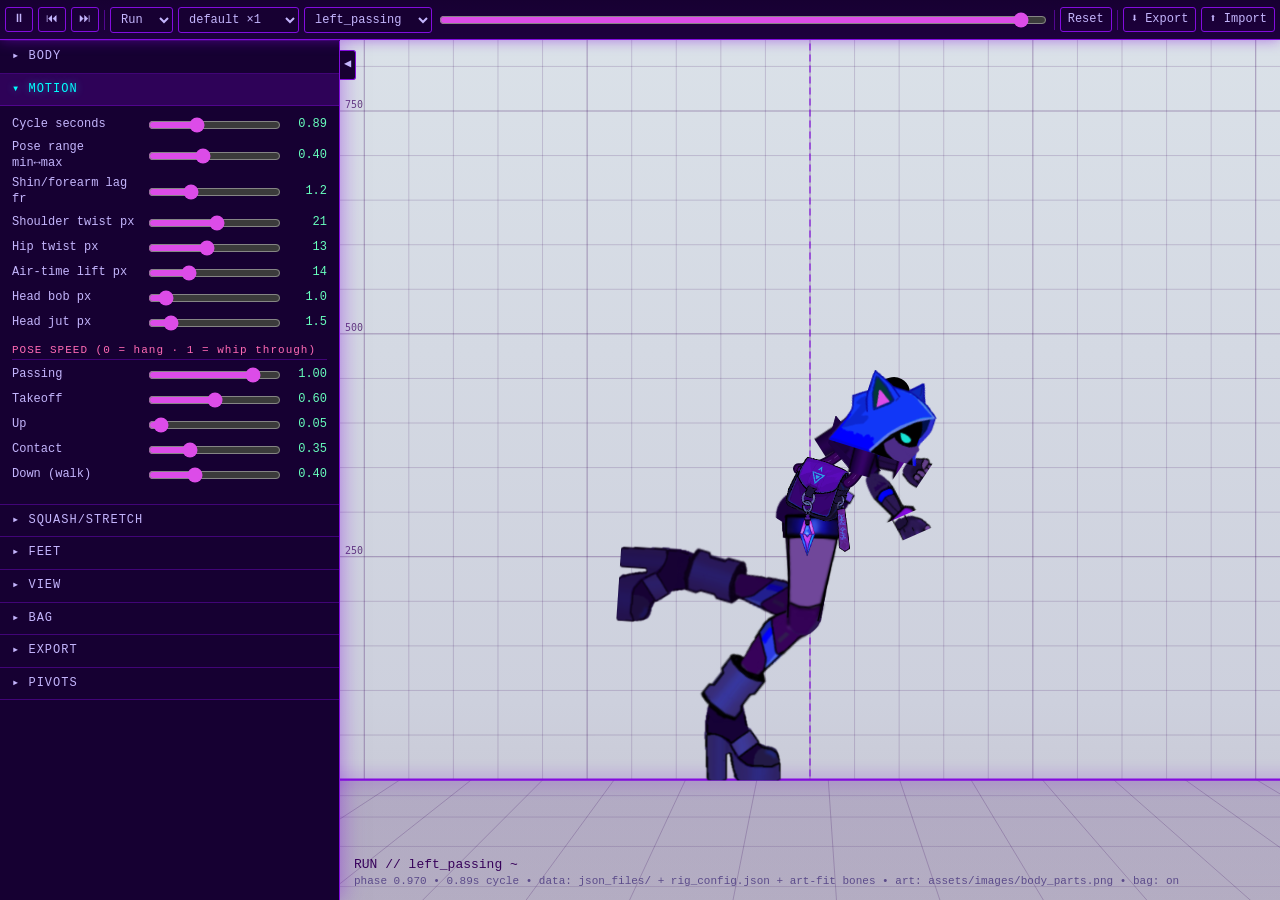
==== commit 8c6551d0: "updated art to fix short legs" ====
--- a/animatedRig.html
+++ b/animatedRig.html
@@ -44,16 +44,16 @@
    part's own pivot-to-pivot axis onto the matching skeleton bone (rotating and stretching it along the bone). */
 const SHEET_URL='assets/images/body_parts.png';   // the head frame is the hooded head; every other frame matches mannequin_side.png
 const ART_NAMES=["head", "chest", "pelvis", "upperArm", "forearm", "handR", "handL", "thigh", "calf", "shoe"];
-const ART_BOX={"head": [298, 22, 179, 203], "chest": [332, 162, 141, 146], "pelvis": [317, 281, 144, 164], "upperArm": [340, 163, 87, 169], "forearm": [345, 259, 97, 157], "handR": [364, 354, 91, 94], "handL": [365, 353, 90, 93], "thigh": [325, 328, 132, 242], "calf": [331, 502, 100, 220], "shoe": [327, 640, 154, 160]};   // [x,y,w,h] crop of each frame (bbox + margin)
+const ART_BOX={"head": [320, 120, 155, 182], "chest": [355, 251, 102, 104], "pelvis": [346, 367, 98, 119], "upperArm": [358, 262, 51, 109], "forearm": [359, 330, 66, 100], "handR": [374, 384, 59, 71], "handL": [373, 395, 59, 62], "thigh": [344, 409, 95, 197], "calf": [335, 551, 86, 198], "shoe": [338, 681, 114, 119]};   // [x,y,w,h] crop of each frame (bbox + margin)
 const ART_PIV={
-  hip:[393.5,365.5], knee:[384.5,533.6], ankle:[383.1,685.3],        // gray knee ball / ankle circle; hip = 320.2px above ankle
-  shoulder:[383.0,211.5], elbow:[383.7,296.7], wrist:[401.9,386.3],  // elbow / wrist gray circles; shoulder = centre of the arm cap
-  rib:[388.15,287.0],                                               // waist joint: on the hip->shoulder line, chest/pelvis gap
-  neck:[382.2,199.5], headPivot:[382.2,143.5],
-  neckFrom:[392,204], neckTo:[394,140],                      // chest top / base-back of the skull (56px apart, like the rig's neck)
-  stomachFrom:[409,322], stomachTo:[396,268],                // stomach fill: just inside the pelvis top / just inside the chest bottom
-  bagHip:[392,332],                                          // crossbody bag: where its two strap loops hang on the near hip (pelvis art)
-  strapTop:[379,203]                                         // crossbody strap: the apex over the far shoulder (chest art)
+  hip:[392.5,448], knee:[391,580], ankle:[372.6,702.8],            // hip = centre of the thigh's top cap / pelvis round; knee = where thigh bottom meets calf top; ankle = boot pivot (sole 96px below, heel 25px behind)
+  shoulder:[383,288], elbow:[382.5,349], wrist:[395,404],          // shoulder = centre of the arm cap; elbow / wrist = joint ends of the arm parts
+  rib:[386,340],                                                   // waist joint: on the hip->shoulder line, at the chest bottom
+  neck:[382.3,276], headPivot:[393,240],                           // neck = 12px above the shoulder along the chest; head turns about the skull base
+  neckFrom:[385,268], neckTo:[393,236],                            // neck line: inside the chest top / inside the hood
+  stomachFrom:[397,390], stomachTo:[398,336],                      // stomach fill: just inside the pelvis top / just inside the chest bottom
+  bagHip:[391,418],                                                // crossbody bag: where its two strap loops hang on the near hip (pelvis art)
+  strapTop:[381,278]                                               // crossbody strap: the apex over the far shoulder (chest art)
 };
 /* Pivot edits made in the Pivots menu are remembered in this browser (localStorage). They are discarded automatically if the
    defaults change. The defaults come from json_files/rig_config.json ("pivots"); the block above holds the built-in defaults. */
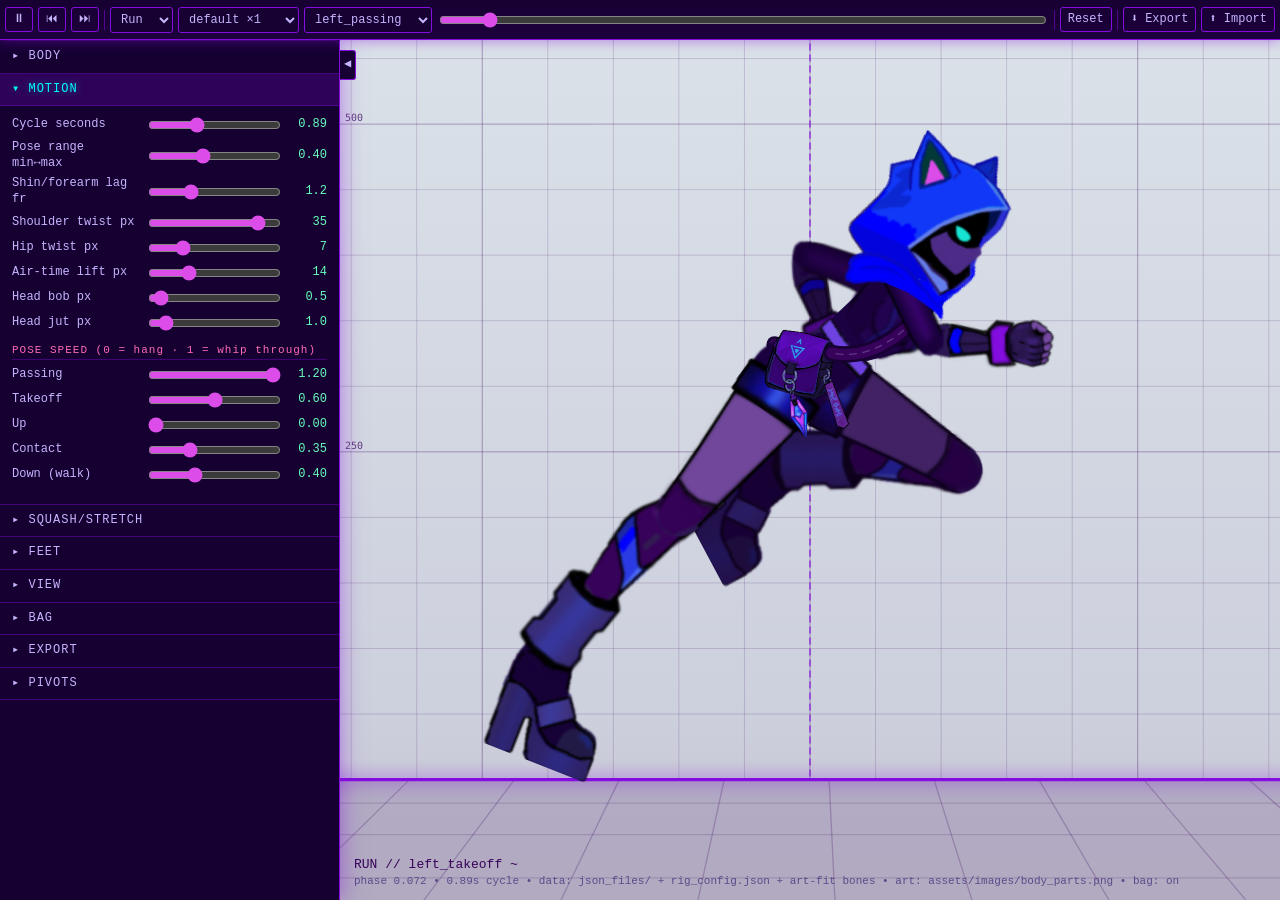
==== commit 4016e082: "updated drawing tool so that each frame gets its own layers instead of shared on all frames" ====
--- a/animatedRig.html
+++ b/animatedRig.html
@@ -44,16 +44,16 @@
    part's own pivot-to-pivot axis onto the matching skeleton bone (rotating and stretching it along the bone). */
 const SHEET_URL='assets/images/body_parts.png';   // the head frame is the hooded head; every other frame matches mannequin_side.png
 const ART_NAMES=["head", "chest", "pelvis", "upperArm", "forearm", "handR", "handL", "thigh", "calf", "shoe"];
-const ART_BOX={"head": [320, 120, 155, 182], "chest": [355, 251, 102, 104], "pelvis": [346, 367, 98, 119], "upperArm": [358, 262, 51, 109], "forearm": [359, 330, 66, 100], "handR": [374, 384, 59, 71], "handL": [373, 395, 59, 62], "thigh": [344, 409, 95, 197], "calf": [335, 551, 86, 198], "shoe": [338, 681, 114, 119]};   // [x,y,w,h] crop of each frame (bbox + margin)
+const ART_BOX={"head": [335, 200, 130, 152], "chest": [358, 299, 94, 96], "pelvis": [355, 402, 89, 107], "upperArm": [360, 297, 52, 109], "forearm": [363, 361, 62, 98], "handR": [374, 413, 57, 69], "handL": [374, 422, 56, 59], "thigh": [353, 432, 85, 181], "calf": [340, 557, 80, 188], "shoe": [339, 693, 106, 107]};   // [x,y,w,h] crop of each frame (bbox + margin)
 const ART_PIV={
-  hip:[392.5,448], knee:[391,580], ankle:[372.6,702.8],            // hip = centre of the thigh's top cap / pelvis round; knee = where thigh bottom meets calf top; ankle = boot pivot (sole 96px below, heel 25px behind)
-  shoulder:[383,288], elbow:[382.5,349], wrist:[395,404],          // shoulder = centre of the arm cap; elbow / wrist = joint ends of the arm parts
-  rib:[386,340],                                                   // waist joint: on the hip->shoulder line, at the chest bottom
-  neck:[382.3,276], headPivot:[393,240],                           // neck = 12px above the shoulder along the chest; head turns about the skull base
-  neckFrom:[385,268], neckTo:[393,236],                            // neck line: inside the chest top / inside the hood
-  stomachFrom:[397,390], stomachTo:[398,336],                      // stomach fill: just inside the pelvis top / just inside the chest bottom
-  bagHip:[391,418],                                                // crossbody bag: where its two strap loops hang on the near hip (pelvis art)
-  strapTop:[381,278]                                               // crossbody strap: the apex over the far shoulder (chest art)
+  hip:[395.5,470], knee:[391,586], ankle:[372.5,702.8],            // hip = centre of the thigh's top cap / pelvis round; knee = where thigh bottom meets calf top; ankle = boot pivot (sole 96px below, heel 24px behind)
+  shoulder:[386,323], elbow:[384,383], wrist:[395.5,433],          // shoulder = centre of the arm cap; elbow / wrist = joint ends of the arm parts
+  rib:[389.7,380],                                                 // waist joint: on the hip->shoulder line, at the chest bottom
+  neck:[385.2,311], headPivot:[396,300],                           // neck = 12px above the shoulder along the chest; head turns about the skull base
+  neckFrom:[388,316], neckTo:[396,296],                            // neck line: inside the chest top / inside the hood
+  stomachFrom:[402,424], stomachTo:[401,374],                      // stomach fill: just inside the pelvis top / just inside the chest bottom
+  bagHip:[394,443],                                                // crossbody bag: where its two strap loops hang on the near hip (pelvis art)
+  strapTop:[384,313]                                               // crossbody strap: the apex over the far shoulder (chest art)
 };
 /* Pivot edits made in the Pivots menu are remembered in this browser (localStorage). They are discarded automatically if the
    defaults change. The defaults come from json_files/rig_config.json ("pivots"); the block above holds the built-in defaults. */
@@ -95,9 +95,9 @@
   stomach:true, stomachWChest:44, stomachWPelvis:50, stomachColor:'#210250',
   bag:true, bagOverArm:false, bagScale:.5, bagSwing:1, bagSurge:.1, bagLean:.6, bagHold:1.2, bagLen:1, bagZ:.25, charmZ:.12,
   strap:true, strapW:10, strapSlack:.08, strapColor:'#37025a', strapEdge:'#170032' };
-/* Measured from the shoe frame of mannequin_side.png: sole 96.2px below the ankle pivot, heel back corner 24.6px behind it,
-   toe-platform front corner 70.4px ahead (contact length 95, heel fraction .259). Bare mannequin foot: sole 39px below, 90px long, heel .22. */
-const FOOT_PRESET={ boot:{soleOff:96.2,footLen:95,heelFrac:.259}, bare:{soleOff:39,footLen:90,heelFrac:.22} };
+/* Measured from the shoe frame of mannequin_side.png: sole 96.2px below the ankle pivot, heel back corner 23.5px behind it,
+   toe-platform front corner 61.5px ahead (contact length 85, heel fraction .276). Bare mannequin foot: sole 39px below, 90px long, heel .22. */
+const FOOT_PRESET={ boot:{soleOff:96.2,footLen:85,heelFrac:.276}, bare:{soleOff:39,footLen:90,heelFrac:.22} };
 const CYCLE_DEFAULTS = {
   run: { spineAngle:45, chestAngle:47, cycleSec:2,  airtime:15, twist:14, hipTwist:10, headBob:2,   headJut:3, neckAngle:44, ssAmt:1 },
   walk:{ spineAngle:84, chestAngle:86, cycleSec:1.1, airtime:0,  twist:8,  hipTwist:6,  headBob:1.5, headJut:1, neckAngle:6,  ssAmt:1 }
